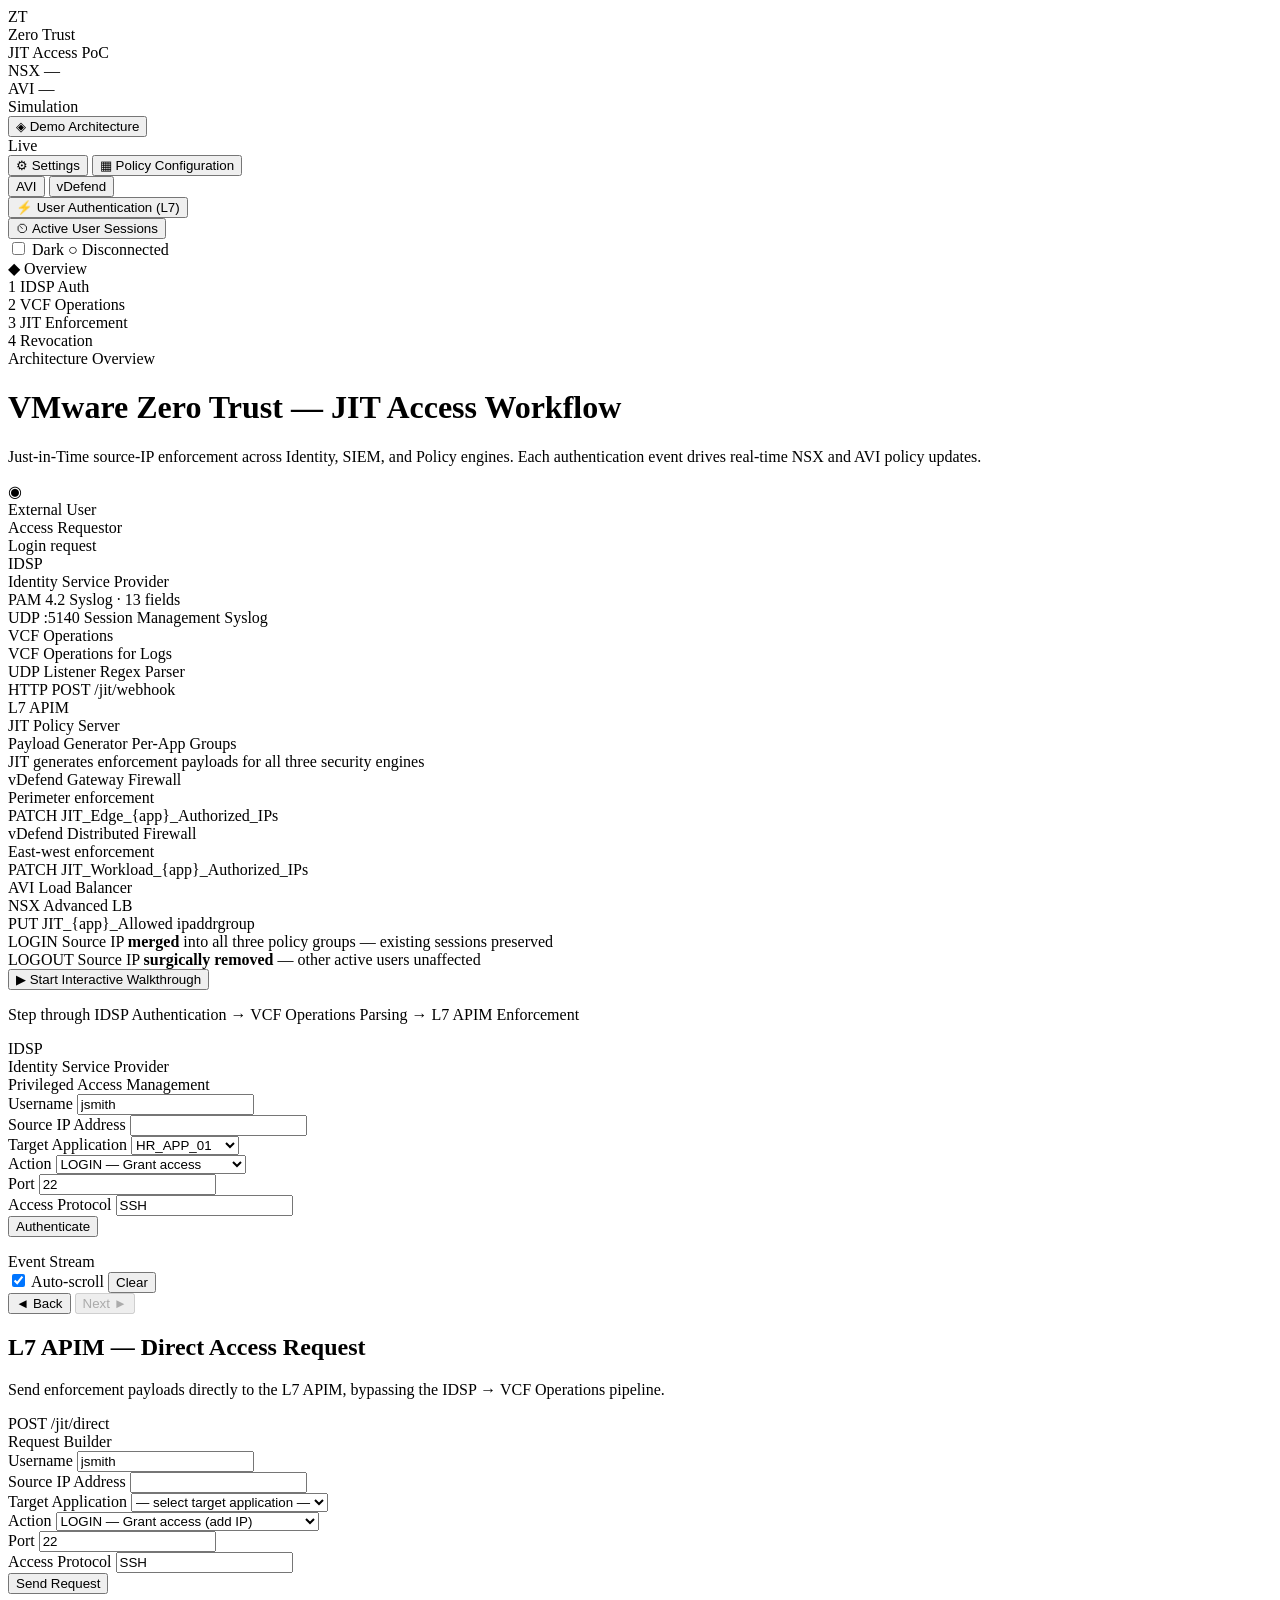
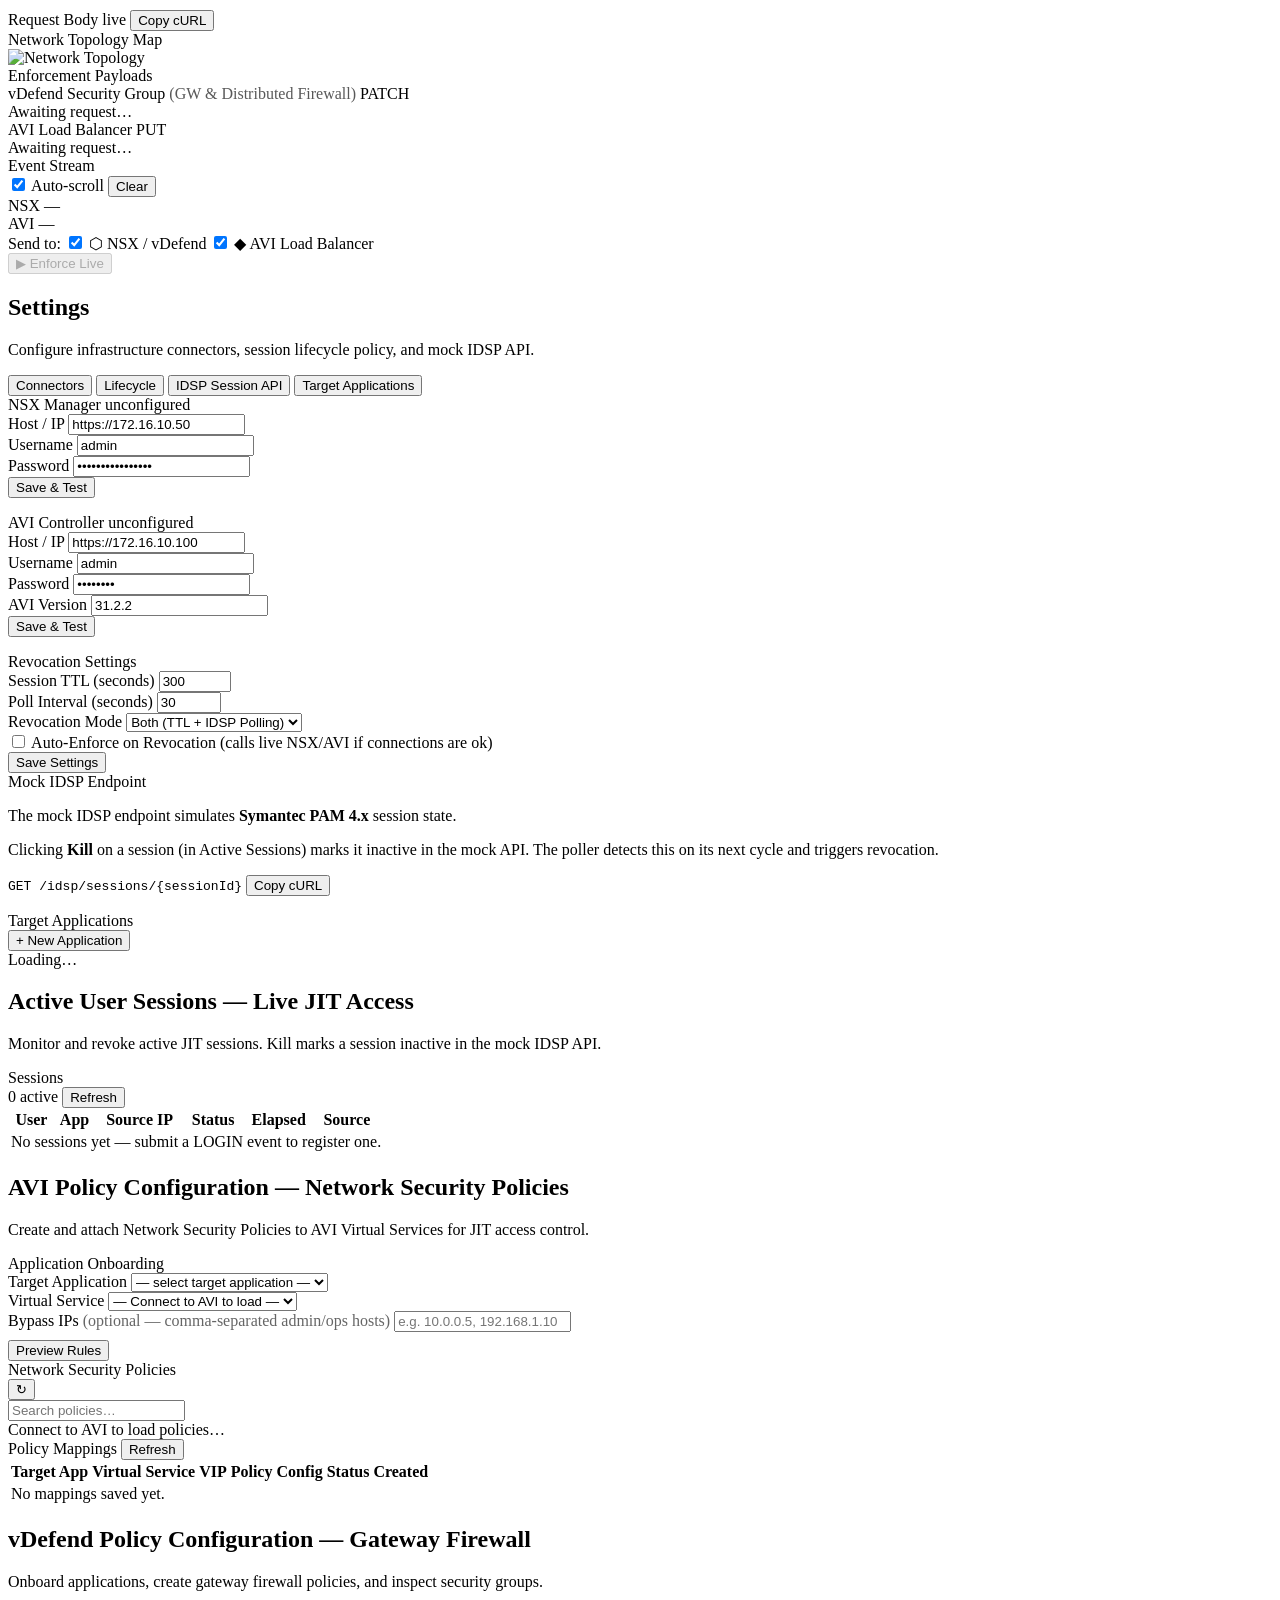
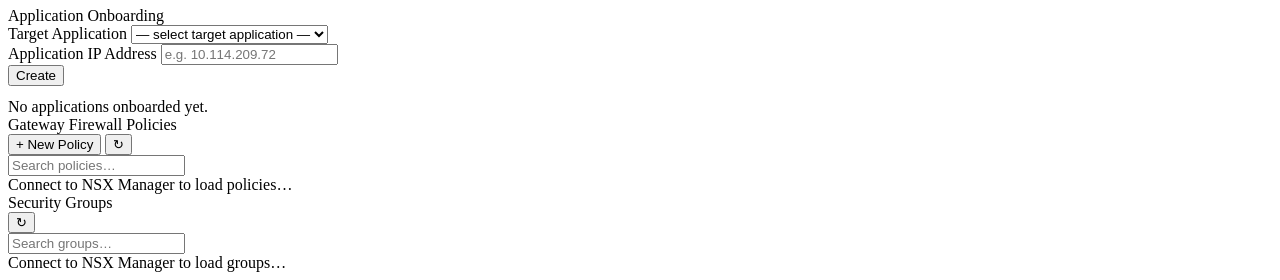
==== presentation/templates/index.html @ 067d5711 "network topology map" ====
<!DOCTYPE html>
<html lang="en">
<head>
  <meta charset="UTF-8" />
  <meta name="viewport" content="width=device-width, initial-scale=1.0" />
  <title>VMware Zero Trust — JIT Access PoC</title>
  <link rel="stylesheet" href="/static/css/style.css" />
</head>
<body>
<div id="app">

  <!-- ── Top bar ──────────────────────────────────────────────────────────── -->
  <header id="topbar">
    <div class="topbar-brand">
      <div class="topbar-logo">ZT</div>
      <div>
        <div class="topbar-title">Zero Trust</div>
        <div class="topbar-subtitle">JIT Access PoC</div>
      </div>
    </div>
    <div class="topbar-connectors">
      <div class="topbar-conn-badge" id="topbar-badge-nsx">
        <span class="tc-dot"></span>
        <span class="tc-label">NSX</span>
        <span class="tc-host" id="topbar-host-nsx">—</span>
      </div>
      <div class="topbar-conn-badge" id="topbar-badge-avi">
        <span class="tc-dot"></span>
        <span class="tc-label">AVI</span>
        <span class="tc-host" id="topbar-host-avi">—</span>
      </div>
    </div>
  </header>

  <!-- ── Sidebar ─────────────────────────────────────────────────────────── -->
  <nav id="sidebar">
    <div class="sb-nav">

      <!-- Simulation -->
      <div class="sb-section">Simulation</div>
      <div class="sb-group">
        <button class="sb-item sb-item--child active" data-view="demo">
          <span class="sb-icon">◈</span>
          <span class="sb-label">Demo Architecture</span>
        </button>
      </div>

      <!-- Live -->
      <div class="sb-section">Live</div>
      <div class="sb-group">

        <button class="sb-item sb-item--child" data-view="settings">
          <span class="sb-icon">&#9881;</span>
          <span class="sb-label">Settings</span>
        </button>

        <button class="sb-item sb-item--child sb-item--parent" data-toggle="policy-sub">
          <span class="sb-icon">&#9638;</span>
          <span class="sb-label">Policy Configuration</span>
        </button>
        <div class="sb-sub" id="policy-sub">
          <button class="sb-item--leaf" data-view="avi-policy">AVI</button>
          <button class="sb-item--leaf" data-view="nsx-policy">vDefend</button>
        </div>

        <button class="sb-item sb-item--child" data-view="jit">
          <span class="sb-icon">&#9889;</span>
          <span class="sb-label">User Authentication (L7)</span>
        </button>

      </div>

      <!-- Bottom-pinned -->
      <div class="sb-group sb-group--bottom">
        <button class="sb-item sb-item--child" data-view="active-sessions">
          <span class="sb-icon">&#9202;</span>
          <span class="sb-label">Active User Sessions</span>
        </button>
      </div>

    </div>

    <div class="sb-footer">
      <label class="theme-toggle" title="Toggle light/dark theme" aria-label="Toggle light/dark theme">
        <input type="checkbox" id="theme-switch" onchange="toggleTheme()" aria-label="Dark mode">
        <span class="theme-toggle-track"><span class="theme-toggle-thumb"></span></span>
        <span class="theme-toggle-label">Dark</span>
      </label>
      <span id="sse-status" class="disconnected">○ Disconnected</span>
    </div>
  </nav>

  <!-- ── Content area ────────────────────────────────────────────────────── -->
  <div id="content">

    <!-- ── View: Architecture Demo ─────────────────────────────────────── -->
    <div id="view-demo" class="view active">

      <!-- Step indicator -->
      <div id="demo-steps">
        <div class="demo-step-item" data-step="0" onclick="resetDemo()" title="Return to overview">
          <span class="demo-step-num demo-step-num-icon">&#9670;</span>
          <span class="demo-step-label">Overview</span>
        </div>
        <div class="demo-step-sep"></div>
        <div class="demo-step-item" data-step="1">
          <span class="demo-step-num">1</span>
          <span class="demo-step-label">IDSP Auth</span>
        </div>
        <div class="demo-step-sep"></div>
        <div class="demo-step-item" data-step="2">
          <span class="demo-step-num">2</span>
          <span class="demo-step-label">VCF Operations</span>
        </div>
        <div class="demo-step-sep"></div>
        <div class="demo-step-item" data-step="3">
          <span class="demo-step-num">3</span>
          <span class="demo-step-label">JIT Enforcement</span>
        </div>
        <div class="demo-step-sep"></div>
        <div class="demo-step-item" data-step="4">
          <span class="demo-step-num">4</span>
          <span class="demo-step-label">Revocation</span>
        </div>
      </div>

      <!-- Main content -->
      <div id="demo-body">

        <!-- ── Landing page (step 0) ───────────────────────────────────── -->
        <div id="demo-landing">

          <div class="ld-header">
            <div class="ld-header-eyebrow">Architecture Overview</div>
            <h1 class="ld-header-title">VMware Zero Trust — JIT Access Workflow</h1>
            <p class="ld-header-sub">
              Just-in-Time source-IP enforcement across Identity, SIEM, and Policy engines.
              Each authentication event drives real-time NSX and AVI policy updates.
            </p>
          </div>

          <!-- Technical diagram -->
          <div class="ld-diagram">

            <!-- Row 1: pipeline -->
            <div class="ld-pipeline">

              <div class="ld-node ld-node-user">
                <div class="ld-node-icon">&#9673;</div>
                <div class="ld-node-name">External User</div>
                <div class="ld-node-sub">Access Requestor</div>
              </div>

              <div class="ld-conn">
                <div class="ld-conn-arrow"></div>
                <span class="ld-conn-label">Login request</span>
              </div>

              <div class="ld-node ld-node-idsp">
                <div class="ld-node-name">IDSP</div>
                <div class="ld-node-sub">Identity Service Provider</div>
                <div class="ld-node-tags">
                  <span class="ld-tag">PAM 4.2</span>
                  <span class="ld-tag">Syslog · 13 fields</span>
                </div>
              </div>

              <div class="ld-conn">
                <div class="ld-conn-arrow"></div>
                <span class="ld-conn-label">UDP :5140</span>
                <span class="ld-conn-sublabel">Session Management Syslog</span>
              </div>

              <div class="ld-node ld-node-aria">
                <div class="ld-node-name">VCF Operations</div>
                <div class="ld-node-sub">VCF Operations for Logs</div>
                <div class="ld-node-tags">
                  <span class="ld-tag">UDP Listener</span>
                  <span class="ld-tag">Regex Parser</span>
                </div>
              </div>

              <div class="ld-conn">
                <div class="ld-conn-arrow"></div>
                <span class="ld-conn-label">HTTP POST</span>
                <span class="ld-conn-sublabel">/jit/webhook</span>
              </div>

              <div class="ld-node ld-node-jit">
                <div class="ld-node-name">L7 APIM</div>
                <div class="ld-node-sub">JIT Policy Server</div>
                <div class="ld-node-tags">
                  <span class="ld-tag">Payload Generator</span>
                  <span class="ld-tag">Per-App Groups</span>
                </div>
              </div>

            </div><!-- /ld-pipeline -->

            <!-- Divider -->
            <div class="ld-divider">
              <span>JIT generates enforcement payloads for all three security engines</span>
            </div>

            <!-- Row 2: enforcement targets -->
            <div class="ld-enforcement">

              <div class="ld-enf-col">
                <div class="ld-enf-drop"></div>
                <div class="ld-node ld-node-gfw">
                  <div class="ld-node-name">vDefend Gateway Firewall</div>
                  <div class="ld-node-sub">Perimeter enforcement</div>
                  <div class="ld-node-tags">
                    <span class="ld-tag ld-tag-patch">PATCH</span>
                    <span class="ld-tag">JIT_Edge_{app}_Authorized_IPs</span>
                  </div>
                </div>
              </div>

              <div class="ld-enf-col">
                <div class="ld-enf-drop"></div>
                <div class="ld-node ld-node-dfw">
                  <div class="ld-node-name">vDefend Distributed Firewall</div>
                  <div class="ld-node-sub">East-west enforcement</div>
                  <div class="ld-node-tags">
                    <span class="ld-tag ld-tag-patch">PATCH</span>
                    <span class="ld-tag">JIT_Workload_{app}_Authorized_IPs</span>
                  </div>
                </div>
              </div>

              <div class="ld-enf-col">
                <div class="ld-enf-drop"></div>
                <div class="ld-node ld-node-avi">
                  <div class="ld-node-name">AVI Load Balancer</div>
                  <div class="ld-node-sub">NSX Advanced LB</div>
                  <div class="ld-node-tags">
                    <span class="ld-tag ld-tag-put">PUT</span>
                    <span class="ld-tag">JIT_{app}_Allowed ipaddrgroup</span>
                  </div>
                </div>
              </div>

            </div><!-- /ld-enforcement -->

          </div><!-- /ld-diagram -->

          <!-- Legend -->
          <div class="ld-legend">
            <div class="ld-legend-item">
              <span class="ld-legend-badge ld-badge-login">LOGIN</span>
              <span class="ld-legend-text">Source IP <strong>merged</strong> into all three policy groups — existing sessions preserved</span>
            </div>
            <div class="ld-legend-item">
              <span class="ld-legend-badge ld-badge-logout">LOGOUT</span>
              <span class="ld-legend-text">Source IP <strong>surgically removed</strong> — other active users unaffected</span>
            </div>
          </div>

          <!-- CTA -->
          <div class="ld-cta">
            <button class="btn btn-primary ld-start-btn" onclick="startDemo()">
              &#9654; Start Interactive Walkthrough
            </button>
            <p class="ld-cta-hint">Step through IDSP Authentication &rarr; VCF Operations Parsing &rarr; L7 APIM Enforcement</p>
          </div>

        </div><!-- /demo-landing -->

        <!-- Left panel: step-specific content -->
        <div id="demo-left">

          <!-- Step 1: login form -->
          <div id="step1-panel" class="step-panel">
            <div class="demo-login-header">
              <div class="demo-login-logo">IDSP</div>
              <div>
                <div class="demo-login-title">Identity Service Provider</div>
                <div class="demo-login-sub">Privileged Access Management</div>
              </div>
            </div>
            <form id="demo-auth-form" onsubmit="demoAuthenticate(event)">
              <div class="form-group">
                <label for="da-username">Username</label>
                <input type="text" id="da-username" value="jsmith" autocomplete="off" required />
              </div>
              <div class="form-group">
                <label for="da-source-ip">Source IP Address</label>
                <input type="text" id="da-source-ip" value=""
                       pattern="^\d{1,3}\.\d{1,3}\.\d{1,3}\.\d{1,3}$"
                       title="Valid IPv4 address" autocomplete="off" required />
              </div>
              <div class="form-group">
                <label for="da-target-app">Target Application</label>
                <select id="da-target-app" required>
                  <option value="HR_APP_01">HR_APP_01</option>
                  <option value="FIN_APP_01">FIN_APP_01</option>
                  <option value="ENG_APP_01">ENG_APP_01</option>
                </select>
              </div>
              <div class="form-group">
                <label for="da-action">Action</label>
                <select id="da-action">
                  <option value="LOGIN">LOGIN — Grant access</option>
                  <option value="LOGOUT">LOGOUT — Revoke access</option>
                </select>
              </div>
              <div class="form-group">
                <label for="da-port">Port</label>
                <input type="text" id="da-port" value="22" autocomplete="off" />
              </div>
              <div class="form-group">
                <label for="da-protocol">Access Protocol</label>
                <input type="text" id="da-protocol" value="SSH" autocomplete="off" />
              </div>
              <button type="submit" class="btn btn-primary demo-submit-btn" id="btn-demo-auth">
                Authenticate
              </button>
              <p id="demo-auth-status"></p>
            </form>
          </div><!-- /step1-panel -->

          <!-- Step 2: parsed field map -->
          <div id="step2-panel" class="step-panel" style="display:none">
            <div id="demo-field-map"></div>
          </div>

          <!-- Step 3: enforcement cards -->
          <div id="step3-panel" class="step-panel" style="display:none">
            <div id="demo-enf-cards"></div>
          </div>

          <!-- Step 4: revocation trigger + revocation cards -->
          <div id="step4-panel" class="step-panel" style="display:none">

            <div class="demo-reveal-label">Select Revocation Trigger</div>
            <div id="revoke-trigger-cards" class="revoke-trigger-grid">
              <div class="revoke-trigger-card active" data-rtype="logout" onclick="selectRevokeType('logout')">
                <span class="rtc-icon">&#8682;</span>
                <span class="rtc-title">User Logout</span>
                <span class="rtc-sub">User explicitly signs out of the application</span>
              </div>
              <div class="revoke-trigger-card" data-rtype="policy" onclick="selectRevokeType('policy')">
                <span class="rtc-icon">&#9203;</span>
                <span class="rtc-title">Policy Revocation</span>
                <span class="rtc-sub">TTL expired or IDSP session detected dead by poller</span>
              </div>
            </div>

            <button id="btn-demo-revoke" class="btn btn-danger demo-submit-btn"
                    onclick="_demoRevoke()">
              &#9888; Trigger Revocation
            </button>
            <div id="demo-revoke-status" class="status-hint--center"></div>

            <div id="demo-revoke-cards"></div>

          </div>

        </div><!-- /demo-left -->

        <!-- Right panel: explanation + event console -->
        <div id="demo-right">

          <!-- Mini architecture diagram (steps 1-4) -->
          <div id="mini-diagram" style="display:none">
            <div class="md-flow">
              <div class="md-node" id="md-user"><span class="md-label">User</span></div>
              <div class="md-arrow"></div>
              <div class="md-node md-node-idsp" id="md-idsp"><span class="md-label">IDSP</span></div>
              <div class="md-arrow"></div>
              <div class="md-node md-node-aria" id="md-aria"><span class="md-label">VCF Ops</span></div>
              <div class="md-arrow"></div>
              <div class="md-node md-node-jit" id="md-jit"><span class="md-label">L7 APIM</span></div>
              <div class="md-arrow md-arrow-split"></div>
              <div class="md-targets">
                <div class="md-node md-node-gfw" id="md-gfw"><span class="md-label">GFW</span></div>
                <div class="md-node md-node-dfw" id="md-dfw"><span class="md-label">DFW</span></div>
                <div class="md-node md-node-avi" id="md-avi"><span class="md-label">AVI</span></div>
              </div>
            </div>
          </div>

          <div id="demo-explain-box">
            <div id="demo-explain-text"></div>
            <div id="demo-data-reveal"></div>
          </div>

          <div id="demo-console-panel">
            <div class="console-header">
              <span class="console-title" id="demo-console-title">Event Stream</span>
              <div class="console-controls">
                <label>
                  <input type="checkbox" id="autoscroll" checked />
                  Auto-scroll
                </label>
                <button class="btn-clear" onclick="clearConsole()">Clear</button>
              </div>
            </div>
            <div id="console-output"></div>
          </div>

        </div><!-- /demo-right -->

      </div><!-- /demo-body -->

      <!-- Navigation bar -->
      <div id="demo-nav">
        <button class="btn btn-secondary" id="btn-demo-back" onclick="goBackStep()">&#9668; Back</button>
        <span id="demo-nav-hint" class="demo-nav-hint"></span>
        <button class="btn btn-primary" id="btn-demo-next" onclick="advanceStep()" disabled>Next &#9658;</button>
      </div>

    </div><!-- /view-demo -->


    <!-- ── View: L7 APIM ────────────────────────────────────────────────── -->
    <div id="view-jit" class="view">

      <div class="jit-page-header">
        <div>
          <h2>L7 APIM <span class="dim">— Direct Access Request</span></h2>
          <p>Send enforcement payloads directly to the L7 APIM, bypassing the IDSP&nbsp;→&nbsp;VCF Operations pipeline.</p>
        </div>
        <span class="endpoint-pill">POST /jit/direct</span>
      </div>

      <div class="jit-body">

        <!-- Left column: form + request preview -->
        <div class="jit-left">

          <div class="panel">
            <div class="panel-hd">Request Builder</div>
            <div class="panel-bd">
              <form id="jit-form" onsubmit="submitJITDirect(event)">

                <div class="form-group">
                  <label for="jf-username">Username</label>
                  <input type="text" id="jf-username" value="jsmith"
                         autocomplete="off" required />
                </div>

                <div class="form-group">
                  <label for="jf-source-ip">Source IP Address</label>
                  <input type="text" id="jf-source-ip" value=""
                         pattern="^\d{1,3}\.\d{1,3}\.\d{1,3}\.\d{1,3}$"
                         title="Valid IPv4 address"
                         autocomplete="off" required />
                </div>

                <div class="form-group">
                  <label for="jf-target-app">Target Application</label>
                  <select id="jf-target-app" required>
                    <option value="">— select target application —</option>
                  </select>
                </div>

                <div class="form-group">
                  <label for="jf-action">Action</label>
                  <select id="jf-action">
                    <option value="LOGIN">LOGIN — Grant access (add IP)</option>
                    <option value="LOGOUT">LOGOUT — Revoke access (remove IP)</option>
                  </select>
                </div>

                <div class="form-group">
                  <label for="jf-port">Port</label>
                  <input type="text" id="jf-port" value="22"
                         autocomplete="off" />
                </div>

                <div class="form-group">
                  <label for="jf-protocol">Access Protocol</label>
                  <input type="text" id="jf-protocol" value="SSH"
                         autocomplete="off" />
                </div>

                <button type="submit" class="btn btn-primary jit-submit-btn"
                        id="jit-submit">
                  Send Request
                </button>
                <p id="jit-status"></p>

              </form>
            </div>
          </div><!-- /Request Builder panel -->

          <div class="panel">
            <div class="panel-hd">
              <span>Request Body <span class="badge-live">live</span></span>
              <button class="btn-copy-curl" id="btn-copy-curl" onclick="copyCURL()" title="Copy as cURL command">
                Copy cURL
              </button>
            </div>
            <div class="panel-bd">
              <div class="code-block" id="jit-request-preview"></div>
            </div>
          </div><!-- /Request Preview panel -->

        </div><!-- /jit-left -->

        <!-- Right column: topology map + enforcement cards + event log -->
        <div class="jit-right">

          <!-- ── Network Topology Map ─────────────────────────────────── -->
          <div class="panel panel-network-map">
            <div class="panel-hd">Network Topology Map</div>
            <div class="panel-bd panel-bd--map">
              <img src="/static/network-topology.svg" alt="Network Topology" class="network-map-img" />
            </div>
          </div>

          <div class="panel">
            <div class="panel-hd">Enforcement Payloads</div>
            <div class="panel-bd">
              <div class="payload-grid">

                <div class="payload-card" id="card-gfw">
                  <div class="card-hd">
                    <span class="card-sys">vDefend Security Group <span style="opacity:.65;font-weight:400">(GW &amp; Distributed Firewall)</span></span>
                    <span class="method-badge">PATCH</span>
                  </div>
                  <div class="card-url" id="url-gfw"></div>
                  <div class="card-body" id="body-gfw">
                    <span class="placeholder">Awaiting request…</span>
                  </div>
                </div>

                <div class="payload-card" id="card-avi">
                  <div class="card-hd">
                    <span class="card-sys">AVI Load Balancer</span>
                    <span class="method-badge method-put">PUT</span>
                  </div>
                  <div class="card-url" id="url-avi"></div>
                  <div class="card-body" id="body-avi">
                    <span class="placeholder">Awaiting request…</span>
                  </div>
                </div>

              </div><!-- /payload-grid -->
            </div>
          </div><!-- /Enforcement Payloads panel -->

          <div class="panel panel-flex">
            <div class="panel-hd">
              Event Stream
              <div class="console-controls">
                <label>
                  <input type="checkbox" id="jit-autoscroll" checked />
                  Auto-scroll
                </label>
                <button class="btn-clear" onclick="clearJITConsole()">Clear</button>
              </div>
            </div>
            <div class="panel-bd panel-scroll panel-bd--terminal">
              <div id="jit-console"></div>
            </div>
          </div><!-- /Event Stream panel -->

        </div><!-- /jit-right -->

      </div><!-- /jit-body -->

      <!-- ── Enforce footer ──────────────────────────────────────────────── -->
      <div id="enforce-footer">

        <!-- Left: connection indicators -->
        <div class="enforce-conns">
          <div class="conn-indicator">
            <span class="conn-dot conn-dot-unconfigured" id="dot-nsx"></span>
            <span class="conn-label">NSX</span>
            <span class="conn-host" id="host-nsx">—</span>
          </div>
          <div class="conn-indicator">
            <span class="conn-dot conn-dot-unconfigured" id="dot-avi"></span>
            <span class="conn-label">AVI</span>
            <span class="conn-host" id="host-avi">—</span>
          </div>
        </div>

        <!-- Centre: target selector + results -->
        <div class="enforce-centre">
          <div class="enforce-targets">
            <span class="enforce-targets-label">Send to:</span>
            <label class="enforce-target-toggle" id="lbl-target-nsx">
              <input type="checkbox" id="target-nsx" checked onchange="onEnforceTargetChange()">
              <span class="ett-icon">&#11041;</span> NSX / vDefend
            </label>
            <label class="enforce-target-toggle" id="lbl-target-avi">
              <input type="checkbox" id="target-avi" checked onchange="onEnforceTargetChange()">
              <span class="ett-icon">&#9670;</span> AVI Load Balancer
            </label>
          </div>
          <div class="enforce-results" id="enforce-results"></div>
        </div>

        <!-- Right: primary CTA -->
        <div class="enforce-actions">
          <button class="btn btn-enforce" id="btn-enforce"
                  onclick="runLiveEnforce()" disabled>
            <span class="btn-enforce-icon">&#9654;</span>
            <span class="btn-enforce-text">Enforce Live</span>
          </button>
        </div>

      </div><!-- /enforce-footer -->

    </div><!-- /view-jit -->


    <!-- ── View: Connectors ──────────────────────────────────────────────── -->
    <!-- ── View: Settings ────────────────────────────────────────────────── -->
    <div id="view-settings" class="view">

      <div class="conn-page-header">
        <div>
          <h2>Settings</h2>
          <p>Configure infrastructure connectors, session lifecycle policy, and mock IDSP API.</p>
        </div>
      </div>

      <!-- ── Settings tabs ── -->
      <div class="settings-tabs">
        <button class="stab active" data-stab="connectors" onclick="switchSettingsTab('connectors')">Connectors</button>
        <button class="stab" data-stab="lifecycle" onclick="switchSettingsTab('lifecycle')">Lifecycle</button>
        <button class="stab" data-stab="idsp" onclick="switchSettingsTab('idsp')">IDSP Session API</button>
        <button class="stab" data-stab="target-apps" onclick="switchSettingsTab('target-apps')">Target Applications</button>
      </div>

      <!-- ── Tab: Connectors ── -->
      <div class="stab-panel active" id="stab-connectors">
        <div class="connections-body">

          <div class="panel conn-panel">
            <div class="panel-hd">
              NSX Manager
              <span class="conn-badge conn-badge-unconfigured" id="badge-nsx">unconfigured</span>
            </div>
            <div class="panel-bd">
              <!-- Connected state -->
              <div id="nsx-connected-state" style="display:none">
                <div class="conn-connected-row">
                  <div class="conn-connected-info">
                    <span class="conn-connected-dot"></span>
                    <div>
                      <div class="conn-connected-host" id="nsx-connected-host">—</div>
                      <div class="conn-connected-sub" id="nsx-connected-sub"></div>
                    </div>
                  </div>
                  <button class="btn-small btn-danger" onclick="disconnectConnector('nsx')">Disconnect</button>
                </div>
              </div>
              <!-- Form state -->
              <form id="nsx-form" onsubmit="saveNSXCreds(event)">
                <div class="form-group">
                  <label for="nsx-host">Host / IP</label>
                  <input type="text" id="nsx-host" placeholder="https://nsx-manager.example.com" value="https://172.16.10.50" autocomplete="off" required />
                </div>
                <div class="form-group">
                  <label for="nsx-user">Username</label>
                  <input type="text" id="nsx-user" placeholder="admin" value="admin" autocomplete="off" required />
                </div>
                <div class="form-group">
                  <label for="nsx-pass">Password</label>
                  <input type="password" id="nsx-pass" placeholder="••••••••" value="VMware1!VMware1!" autocomplete="new-password" required />
                </div>
                <button type="submit" class="btn btn-primary conn-submit-btn" id="btn-nsx-save">Save &amp; Test</button>
                <p id="nsx-test-status" class="conn-test-status"></p>
              </form>
            </div>
          </div>

          <div class="panel conn-panel">
            <div class="panel-hd">
              AVI Controller
              <span class="conn-badge conn-badge-unconfigured" id="badge-avi">unconfigured</span>
            </div>
            <div class="panel-bd">
              <!-- Connected state -->
              <div id="avi-connected-state" style="display:none">
                <div class="conn-connected-row">
                  <div class="conn-connected-info">
                    <span class="conn-connected-dot"></span>
                    <div>
                      <div class="conn-connected-host" id="avi-connected-host">—</div>
                      <div class="conn-connected-sub" id="avi-connected-sub"></div>
                    </div>
                  </div>
                  <button class="btn-small btn-danger" onclick="disconnectConnector('avi')">Disconnect</button>
                </div>
              </div>
              <!-- Form state -->
              <form id="avi-form" onsubmit="saveAVICreds(event)">
                <div class="form-group">
                  <label for="avi-host">Host / IP</label>
                  <input type="text" id="avi-host" placeholder="https://avi-controller.example.com" value="https://172.16.10.100" autocomplete="off" required />
                </div>
                <div class="form-group">
                  <label for="avi-user">Username</label>
                  <input type="text" id="avi-user" placeholder="admin" value="admin" autocomplete="off" required />
                </div>
                <div class="form-group">
                  <label for="avi-pass">Password</label>
                  <input type="password" id="avi-pass" placeholder="••••••••" value="VMware1!" autocomplete="new-password" required />
                </div>
                <div class="form-group">
                  <label for="avi-version">AVI Version</label>
                  <input type="text" id="avi-version" placeholder="31.2.2" value="31.2.2" autocomplete="off" required />
                </div>
                <button type="submit" class="btn btn-primary conn-submit-btn" id="btn-avi-save">Save &amp; Test</button>
                <p id="avi-test-status" class="conn-test-status"></p>
              </form>
            </div>
          </div>

        </div>
      </div><!-- /stab-connectors -->

      <!-- ── Tab: Lifecycle ── -->
      <div class="stab-panel" id="stab-lifecycle">
        <div class="simple-view-body">
          <div class="panel">
            <div class="panel-hd">Revocation Settings</div>
            <div class="panel-bd">
              <form id="settings-form" onsubmit="saveSettings(event)">
                <div class="form-group">
                  <label for="cfg-ttl">Session TTL (seconds)</label>
                  <input id="cfg-ttl" type="number" min="10" max="86400" value="300" />
                </div>
                <div class="form-group">
                  <label for="cfg-poll">Poll Interval (seconds)</label>
                  <input id="cfg-poll" type="number" min="5" max="3600" value="30" />
                </div>
                <div class="form-group">
                  <label for="cfg-mode">Revocation Mode</label>
                  <select id="cfg-mode">
                    <option value="both">Both (TTL + IDSP Polling)</option>
                    <option value="ttl_only">TTL Only</option>
                    <option value="polling_only">IDSP Polling Only</option>
                  </select>
                </div>
                <div class="form-group-inline">
                  <label>
                    <input id="cfg-auto-enforce" type="checkbox" />
                    Auto-Enforce on Revocation
                    <span class="settings-hint">(calls live NSX/AVI if connections are ok)</span>
                  </label>
                </div>
                <button type="submit" class="btn btn-primary btn-full btn-mt">Save Settings</button>
                <div id="settings-status" class="status-hint--center"></div>
              </form>
            </div>
          </div>
        </div>
      </div><!-- /stab-lifecycle -->

      <!-- ── Tab: IDSP Session API ── -->
      <div class="stab-panel" id="stab-idsp">
        <div class="simple-view-body">
          <div class="panel">
            <div class="panel-hd">Mock IDSP Endpoint</div>
            <div class="panel-bd idsp-info-body">
              <p>The mock IDSP endpoint simulates <strong>Symantec PAM 4.x</strong> session state.</p>
              <p class="idsp-info-para">Clicking <strong>Kill</strong> on a session (in Active Sessions) marks it inactive in the mock API. The poller detects this on its next cycle and triggers revocation.</p>
              <p class="endpoint-row idsp-info-para--lg">
                <code class="endpoint-code">GET /idsp/sessions/{sessionId}</code>
                <button id="btn-copy-idsp-curl" class="btn-copy-curl" onclick="copyIDSPCurl()" title="Copy cURL for first active session" aria-label="Copy cURL command">Copy cURL</button>
              </p>
            </div>
          </div>
        </div>
      </div><!-- /stab-idsp -->

      <!-- ── Tab: Target Applications ── -->
      <div class="stab-panel" id="stab-target-apps">
        <div class="simple-view-body">
          <div class="panel">
            <div class="panel-hd">
              Target Applications
              <div class="panel-hd-actions">
                <button class="btn btn-small btn-primary" onclick="openCreateTargetAppModal()">+ New Application</button>
              </div>
            </div>
            <div class="panel-bd">
              <div id="target-apps-table-wrap">
                <span class="placeholder">Loading…</span>
              </div>
            </div>
          </div>
        </div>
      </div><!-- /stab-target-apps -->

    </div><!-- /view-settings -->

    <!-- ── View: Active User Sessions ────────────────────────────────────── -->
    <div id="view-active-sessions" class="view">
      <div class="settings-page-header">
        <div>
          <h2>Active User Sessions <span class="dim">— Live JIT Access</span></h2>
          <p>Monitor and revoke active JIT sessions. Kill marks a session inactive in the mock IDSP API.</p>
        </div>
      </div>
      <div class="active-sessions-body">
        <div class="panel panel-flex">
          <div class="panel-hd">
            Sessions
            <div class="panel-hd-actions">
              <span id="sessions-count" class="badge-live">0 active</span>
              <button class="btn-clear" onclick="refreshSessions()" aria-label="Refresh sessions">Refresh</button>
            </div>
          </div>
          <div class="panel-scroll">
            <table id="sessions-table">
              <thead>
                <tr>
                  <th>User</th><th>App</th><th>Source IP</th>
                  <th>Status</th><th>Elapsed</th><th>Source</th><th></th>
                </tr>
              </thead>
              <tbody id="sessions-tbody">
                <tr class="sessions-empty">
                  <td colspan="7">No sessions yet — submit a LOGIN event to register one.</td>
                </tr>
              </tbody>
            </table>
          </div>
        </div>
      </div>
    </div><!-- /view-active-sessions -->

    <!-- ── View: AVI Policy Configuration ────────────────────────────────── -->
    <div id="view-avi-policy" class="view">
      <div class="avi-policy-header">
        <div>
          <h2>AVI Policy Configuration <span class="dim">— Network Security Policies</span></h2>
          <p>Create and attach Network Security Policies to AVI Virtual Services for JIT access control.</p>
        </div>
      </div>

      <div class="avi-policy-stacked">

        <!-- ── Deck 1: Application Onboarding ── -->
        <div class="panel">
          <div class="panel-hd">Application Onboarding</div>
          <div class="panel-bd">
            <form id="avi-onboard-form" onsubmit="previewAviOnboardRules(event)">
              <div class="form-group">
                <label for="avi-onboard-target-app">Target Application</label>
                <select id="avi-onboard-target-app" required onchange="onAviOnboardAppChange()">
                  <option value="">— select target application —</option>
                </select>
              </div>
              <div class="form-group" id="avi-onboard-derived-wrap" style="display:none">
                <label>Derived Names</label>
                <div style="display:flex;gap:12px;flex-wrap:wrap;font-size:var(--text-xs)">
                  <span>Policy: <code id="avi-onboard-policy-name-hint" style="font-size:var(--text-xs)"></code></span>
                  <span>Bypass group: <code id="avi-onboard-bypass-hint" style="font-size:var(--text-xs)"></code></span>
                  <span>JIT group: <code id="avi-onboard-jit-hint" style="font-size:var(--text-xs)"></code></span>
                </div>
              </div>
              <div class="form-group">
                <label for="avi-onboard-vs">Virtual Service</label>
                <select id="avi-onboard-vs" required>
                  <option value="">— Connect to AVI to load —</option>
                </select>
              </div>
              <div class="form-group">
                <label for="avi-onboard-bypass-ips">Bypass IPs <span style="opacity:.6;font-weight:400">(optional — comma-separated admin/ops hosts)</span></label>
                <input id="avi-onboard-bypass-ips" type="text" placeholder="e.g. 10.0.0.5, 192.168.1.10" autocomplete="off" />
              </div>
              <div style="display:flex;align-items:center;gap:12px;margin-top:8px">
                <button type="submit" class="btn btn-primary">Preview Rules</button>
                <span id="avi-onboard-status" class="status-hint"></span>
              </div>
            </form>
          </div>
        </div>

        <!-- ── Deck 2: Network Security Policies ── -->
        <div class="panel">
          <div class="panel-hd">
            Network Security Policies
            <div class="panel-hd-actions">
              <button class="btn-clear" onclick="refreshAviPolicies()" aria-label="Refresh AVI policies">&#8635;</button>
            </div>
          </div>
          <div class="panel-bd">
            <div class="nsp-search-bar">
              <input type="search" id="nsp-search" placeholder="Search policies…" oninput="onNspSearch(this.value)" autocomplete="off" />
            </div>
            <div id="avi-nsp-table-wrap">
              <span class="placeholder">Connect to AVI to load policies…</span>
            </div>
          </div>
        </div>

        <!-- ── Deck 3: Policy Mappings ── -->
        <div class="panel panel-flex">
          <div class="panel-hd">
            Policy Mappings
            <button class="btn-clear" onclick="refreshMappingsLive()">Refresh</button>
          </div>
          <div class="panel-scroll">
            <table id="mappings-table">
              <thead>
                <tr>
                  <th>Target App</th><th>Virtual Service</th><th>VIP</th>
                  <th>Policy</th><th>Config Status</th><th>Created</th><th></th>
                </tr>
              </thead>
              <tbody id="mappings-tbody">
                <tr class="mappings-empty"><td colspan="7">No mappings saved yet.</td></tr>
              </tbody>
            </table>
          </div>
        </div>

      </div><!-- /avi-policy-stacked -->
    </div><!-- /view-avi-policy -->

    <!-- ── View: vDefend (NSX) Policy Configuration ─────────────────────── -->
    <div id="view-nsx-policy" class="view">
      <div class="avi-policy-header">
        <div>
          <h2>vDefend Policy Configuration <span class="dim">— Gateway Firewall</span></h2>
          <p>Onboard applications, create gateway firewall policies, and inspect security groups.</p>
        </div>
      </div>

      <div class="avi-policy-stacked">

        <!-- ── Deck 1: Application Onboarding ── -->
        <div class="panel">
          <div class="panel-hd">Application Onboarding</div>
          <div class="panel-bd">
            <form id="nsx-onboard-form" onsubmit="onboardTargetApp(event)">
              <div class="avi-attach-row">
                <div class="form-group form-group--flush">
                  <label for="nsx-onboard-target-app">Target Application</label>
                  <select id="nsx-onboard-target-app" required>
                    <option value="">— select target application —</option>
                  </select>
                </div>
                <div class="form-group form-group--flush">
                  <label for="nsx-onboard-ip">Application IP Address</label>
                  <input type="text" id="nsx-onboard-ip" placeholder="e.g. 10.114.209.72" autocomplete="off" required />
                </div>
                <div class="form-submit-col">
                  <button type="submit" class="btn btn-primary btn-nowrap" id="nsx-onboard-btn">Create</button>
                </div>
              </div>
            </form>
            <div id="nsx-onboarded-apps-wrap" style="margin-top:12px;">
              <span class="placeholder">No applications onboarded yet.</span>
            </div>
          </div>
        </div>

        <!-- ── Deck 2: Gateway Firewall Policies ── -->
        <div class="panel">
          <div class="panel-hd">
            Gateway Firewall Policies
            <div class="panel-hd-actions">
              <button class="btn btn-small btn-primary" onclick="openCreateGwPolicyModal()">+ New Policy</button>
              <button class="btn-clear" onclick="refreshNsxGwPolicies()" aria-label="Refresh policies">&#8635;</button>
            </div>
          </div>
          <div class="panel-bd">
            <div class="nsp-search-bar">
              <input type="search" id="nsx-gwp-search" placeholder="Search policies…" oninput="onNsxGwpSearch(this.value)" autocomplete="off" />
            </div>
            <div id="nsx-gwp-table-wrap">
              <span class="placeholder">Connect to NSX Manager to load policies…</span>
            </div>
          </div>
        </div>

        <!-- ── Deck 3: Security Groups (read-only inspection) ── -->
        <div class="panel">
          <div class="panel-hd">
            Security Groups
            <div class="panel-hd-actions">
              <button class="btn-clear" onclick="refreshNsxGroups()" aria-label="Refresh groups">&#8635;</button>
            </div>
          </div>
          <div class="panel-bd">
            <div class="nsp-search-bar">
              <input type="search" id="nsx-group-search" placeholder="Search groups…" oninput="onNsxGroupSearch(this.value)" autocomplete="off" />
            </div>
            <div id="nsx-groups-table-wrap">
              <span class="placeholder">Connect to NSX Manager to load groups…</span>
            </div>
          </div>
        </div>

      </div><!-- /avi-policy-stacked -->
    </div><!-- /view-nsx-policy -->

  </div><!-- /content -->

</div><!-- /app -->

<!-- ── Custom modal overlay ──────────────────────────────────────────────── -->
<div id="modal-overlay" role="dialog" aria-modal="true" aria-labelledby="modal-content" onclick="if(event.target===this)closeModal()">
  <div id="modal">
    <div id="modal-content"></div>
  </div>
</div>

<!-- ── Toast notifications ──────────────────────────────────────────────── -->
<div id="toast-container"></div>

<script src="/static/js/app.js"></script>
</body>
</html>
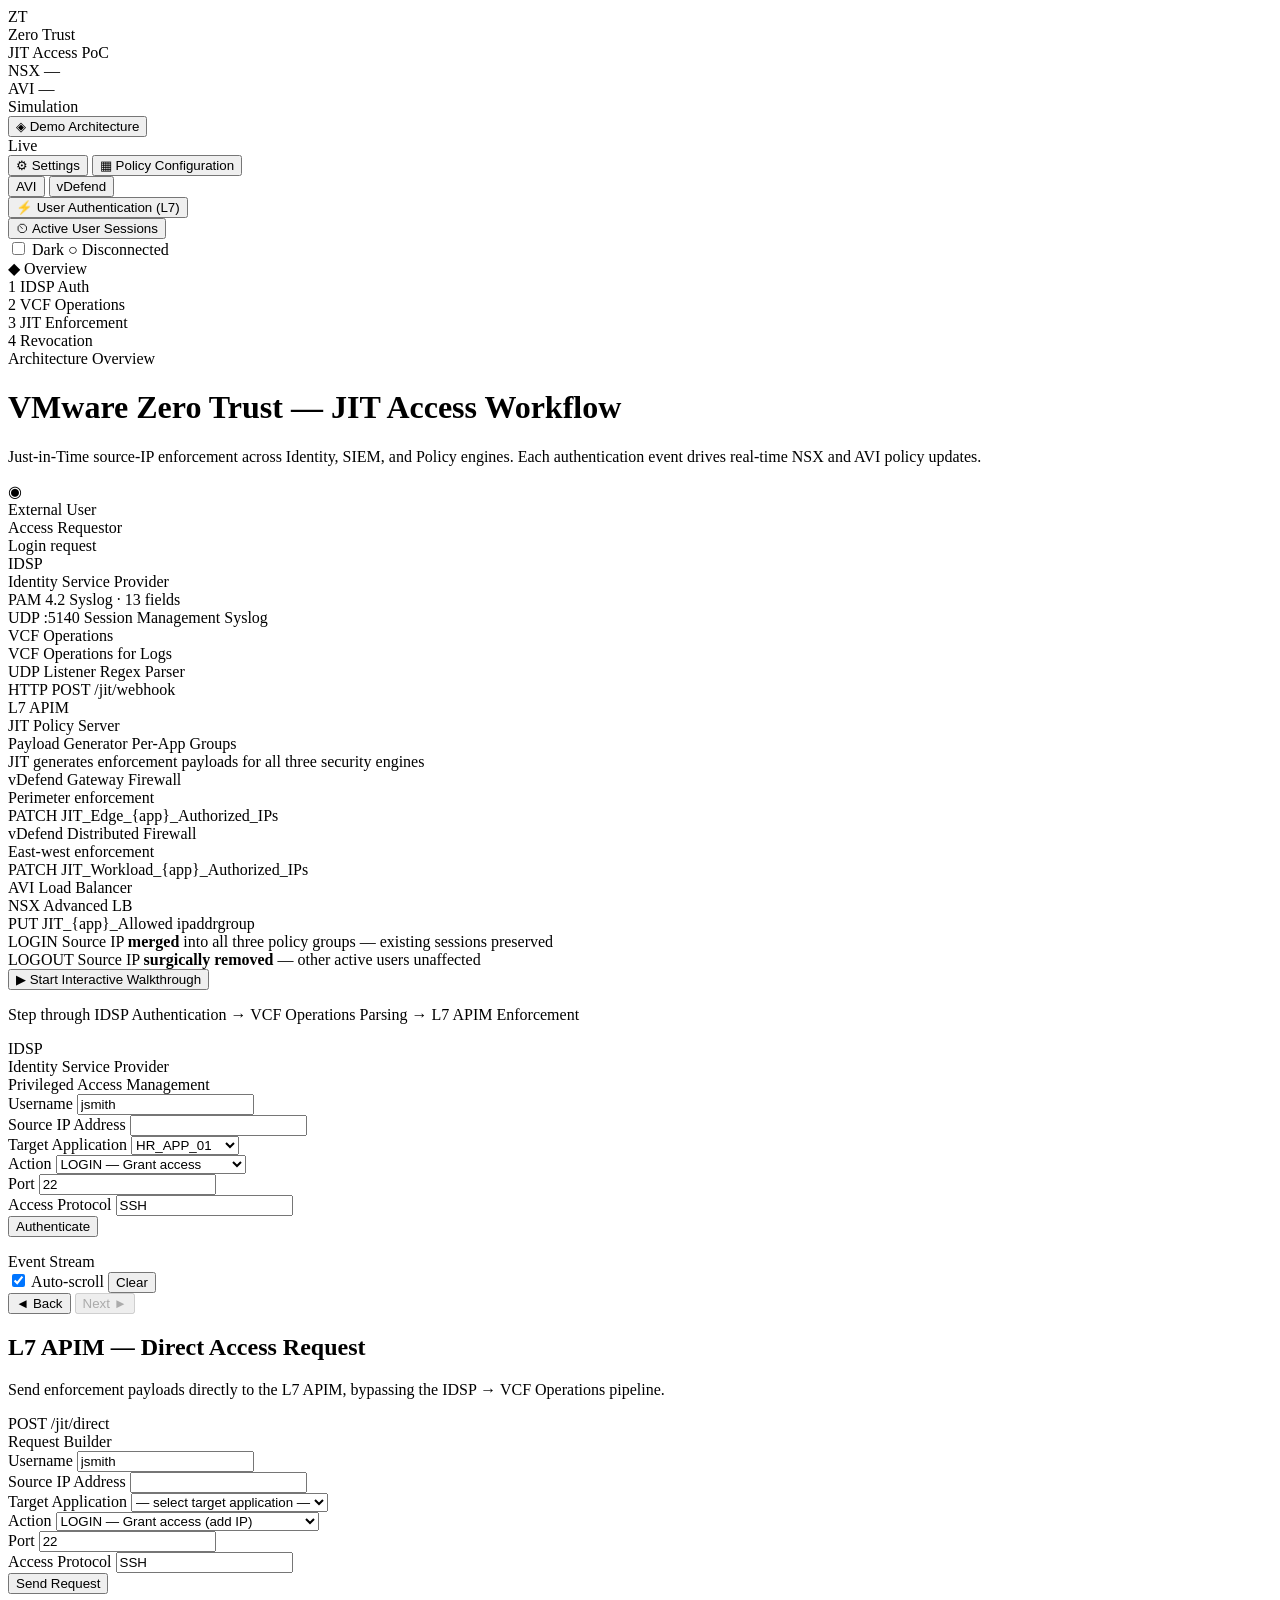
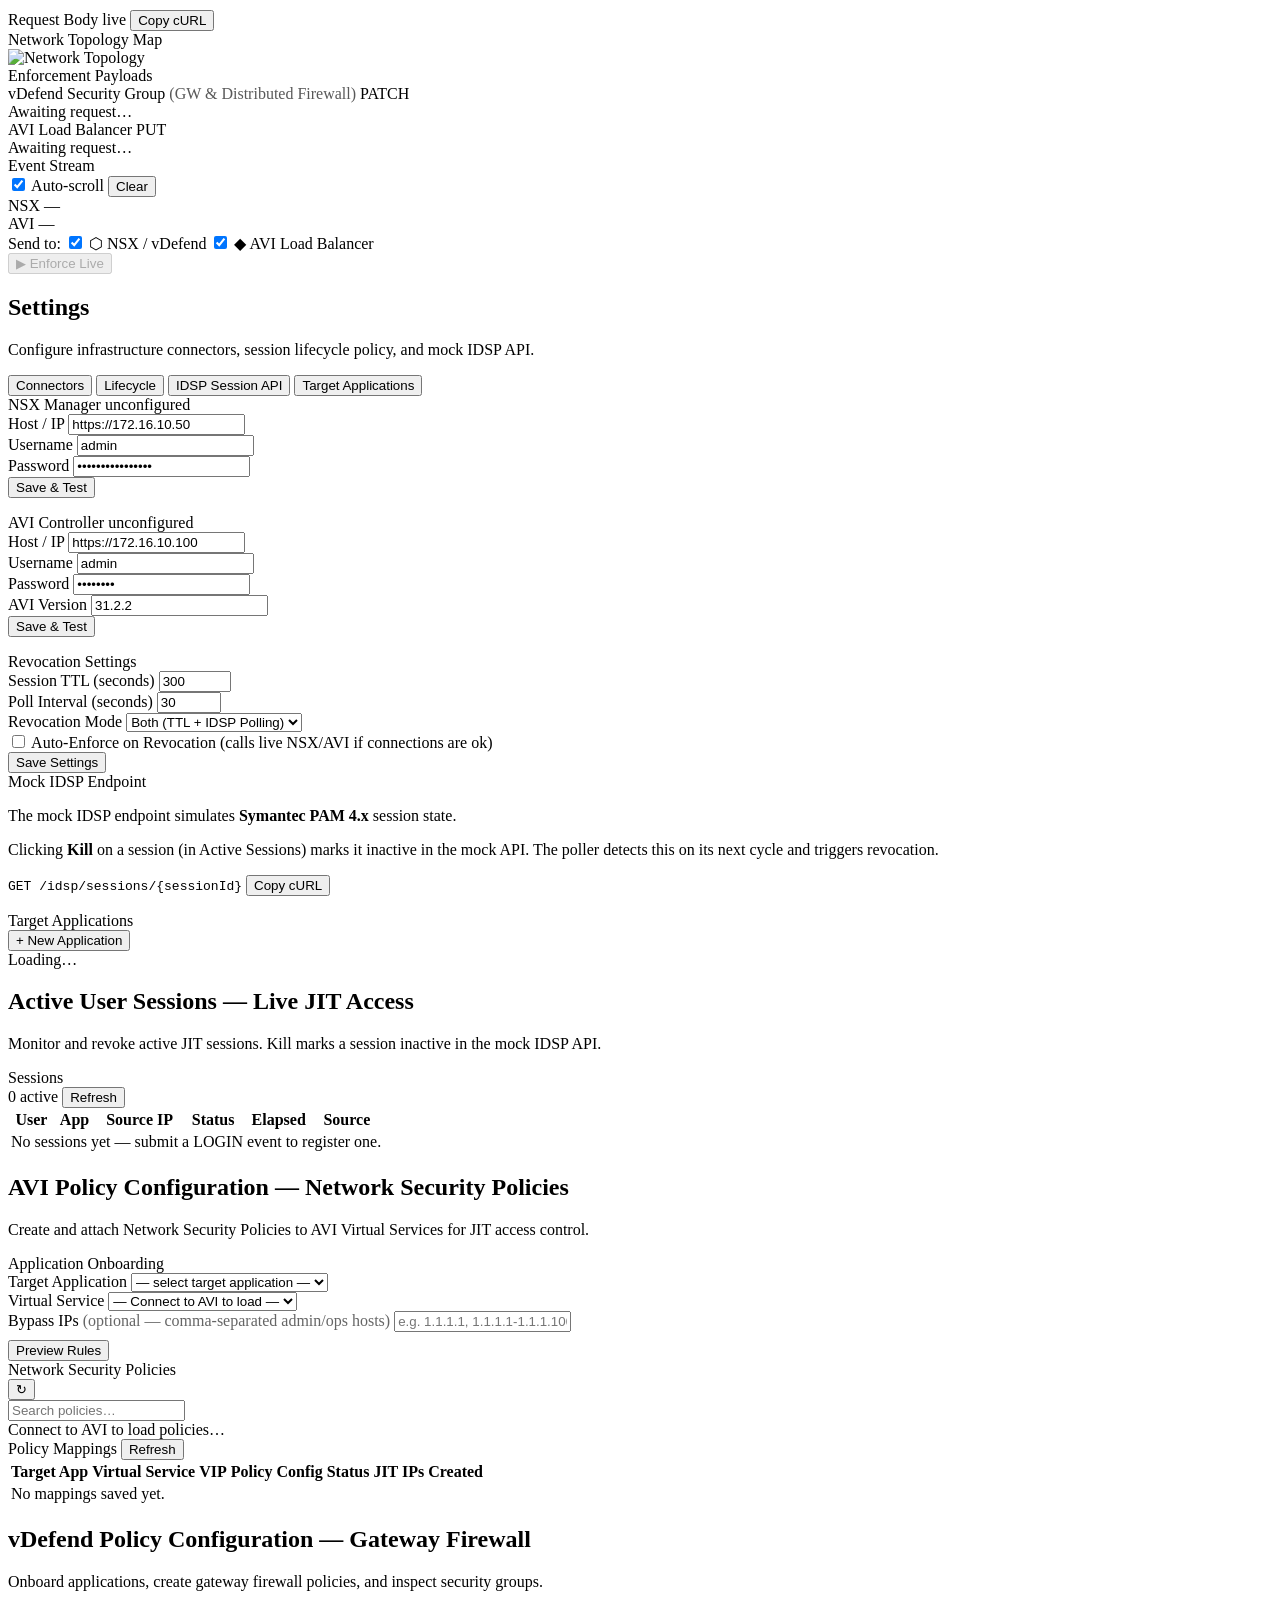
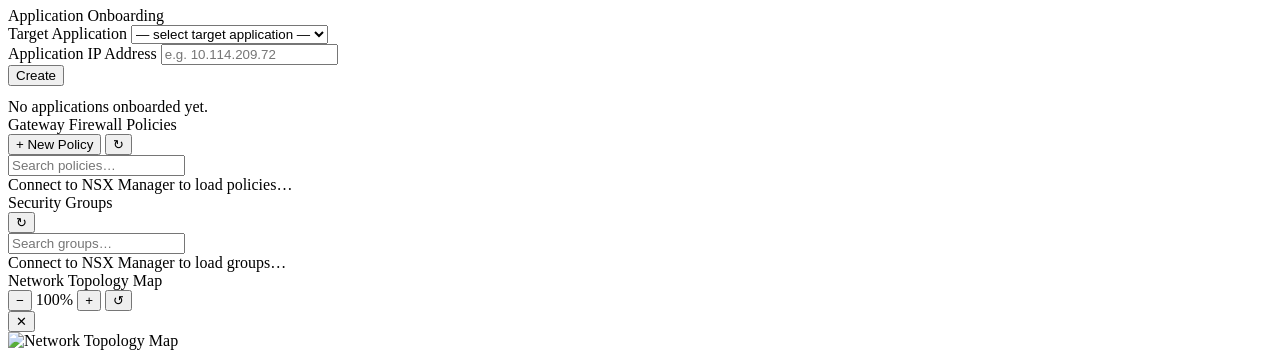
==== commit a3973fe6: "bug fixes" ====
--- a/presentation/templates/index.html
+++ b/presentation/templates/index.html
@@ -507,7 +507,8 @@
           <div class="panel panel-network-map">
             <div class="panel-hd">Network Topology Map</div>
             <div class="panel-bd panel-bd--map">
-              <img src="/static/network-topology.svg" alt="Network Topology" class="network-map-img" />
+              <img src="/static/network-topology.svg" alt="Network Topology" class="network-map-img"
+                   onclick="openMapLightbox()" title="Click to zoom" style="cursor:zoom-in" />
             </div>
           </div>
 
@@ -592,6 +593,7 @@
               <span class="ett-icon">&#9670;</span> AVI Load Balancer
             </label>
           </div>
+          <div class="enforce-onboard-note" id="enforce-onboard-note" style="display:none"></div>
           <div class="enforce-results" id="enforce-results"></div>
         </div>
 
@@ -867,7 +869,7 @@
               </div>
               <div class="form-group">
                 <label for="avi-onboard-bypass-ips">Bypass IPs <span style="opacity:.6;font-weight:400">(optional — comma-separated admin/ops hosts)</span></label>
-                <input id="avi-onboard-bypass-ips" type="text" placeholder="e.g. 10.0.0.5, 192.168.1.10" autocomplete="off" />
+                <input id="avi-onboard-bypass-ips" type="text" placeholder="e.g. 1.1.1.1, 1.1.1.1-1.1.1.100" autocomplete="off" />
               </div>
               <div style="display:flex;align-items:center;gap:12px;margin-top:8px">
                 <button type="submit" class="btn btn-primary">Preview Rules</button>
@@ -906,11 +908,11 @@
               <thead>
                 <tr>
                   <th>Target App</th><th>Virtual Service</th><th>VIP</th>
-                  <th>Policy</th><th>Config Status</th><th>Created</th><th></th>
+                  <th>Policy</th><th>Config Status</th><th>JIT IPs</th><th>Created</th><th></th>
                 </tr>
               </thead>
               <tbody id="mappings-tbody">
-                <tr class="mappings-empty"><td colspan="7">No mappings saved yet.</td></tr>
+                <tr class="mappings-empty"><td colspan="8">No mappings saved yet.</td></tr>
               </tbody>
             </table>
           </div>
@@ -1008,6 +1010,23 @@
   </div>
 </div>
 
+<!-- ── Map lightbox ──────────────────────────────────────────────────────── -->
+<div id="map-lightbox" aria-hidden="true">
+  <div class="mlb-toolbar">
+    <span class="mlb-title">Network Topology Map</span>
+    <div class="mlb-zoom-controls">
+      <button class="mlb-btn" onclick="zoomMap(-1)" title="Zoom out">&#8722;</button>
+      <span id="mlb-zoom-label">100%</span>
+      <button class="mlb-btn" onclick="zoomMap(+1)" title="Zoom in">&#43;</button>
+      <button class="mlb-btn" onclick="resetMapZoom()" title="Fit to screen">&#8634;</button>
+    </div>
+    <button class="mlb-btn mlb-close" onclick="closeMapLightbox()" title="Close">&#10005;</button>
+  </div>
+  <div class="mlb-viewport" id="mlb-viewport" onclick="if(event.target===this)closeMapLightbox()">
+    <img id="mlb-img" src="/static/network-topology.svg" alt="Network Topology Map" />
+  </div>
+</div>
+
 <!-- ── Toast notifications ──────────────────────────────────────────────── -->
 <div id="toast-container"></div>
 
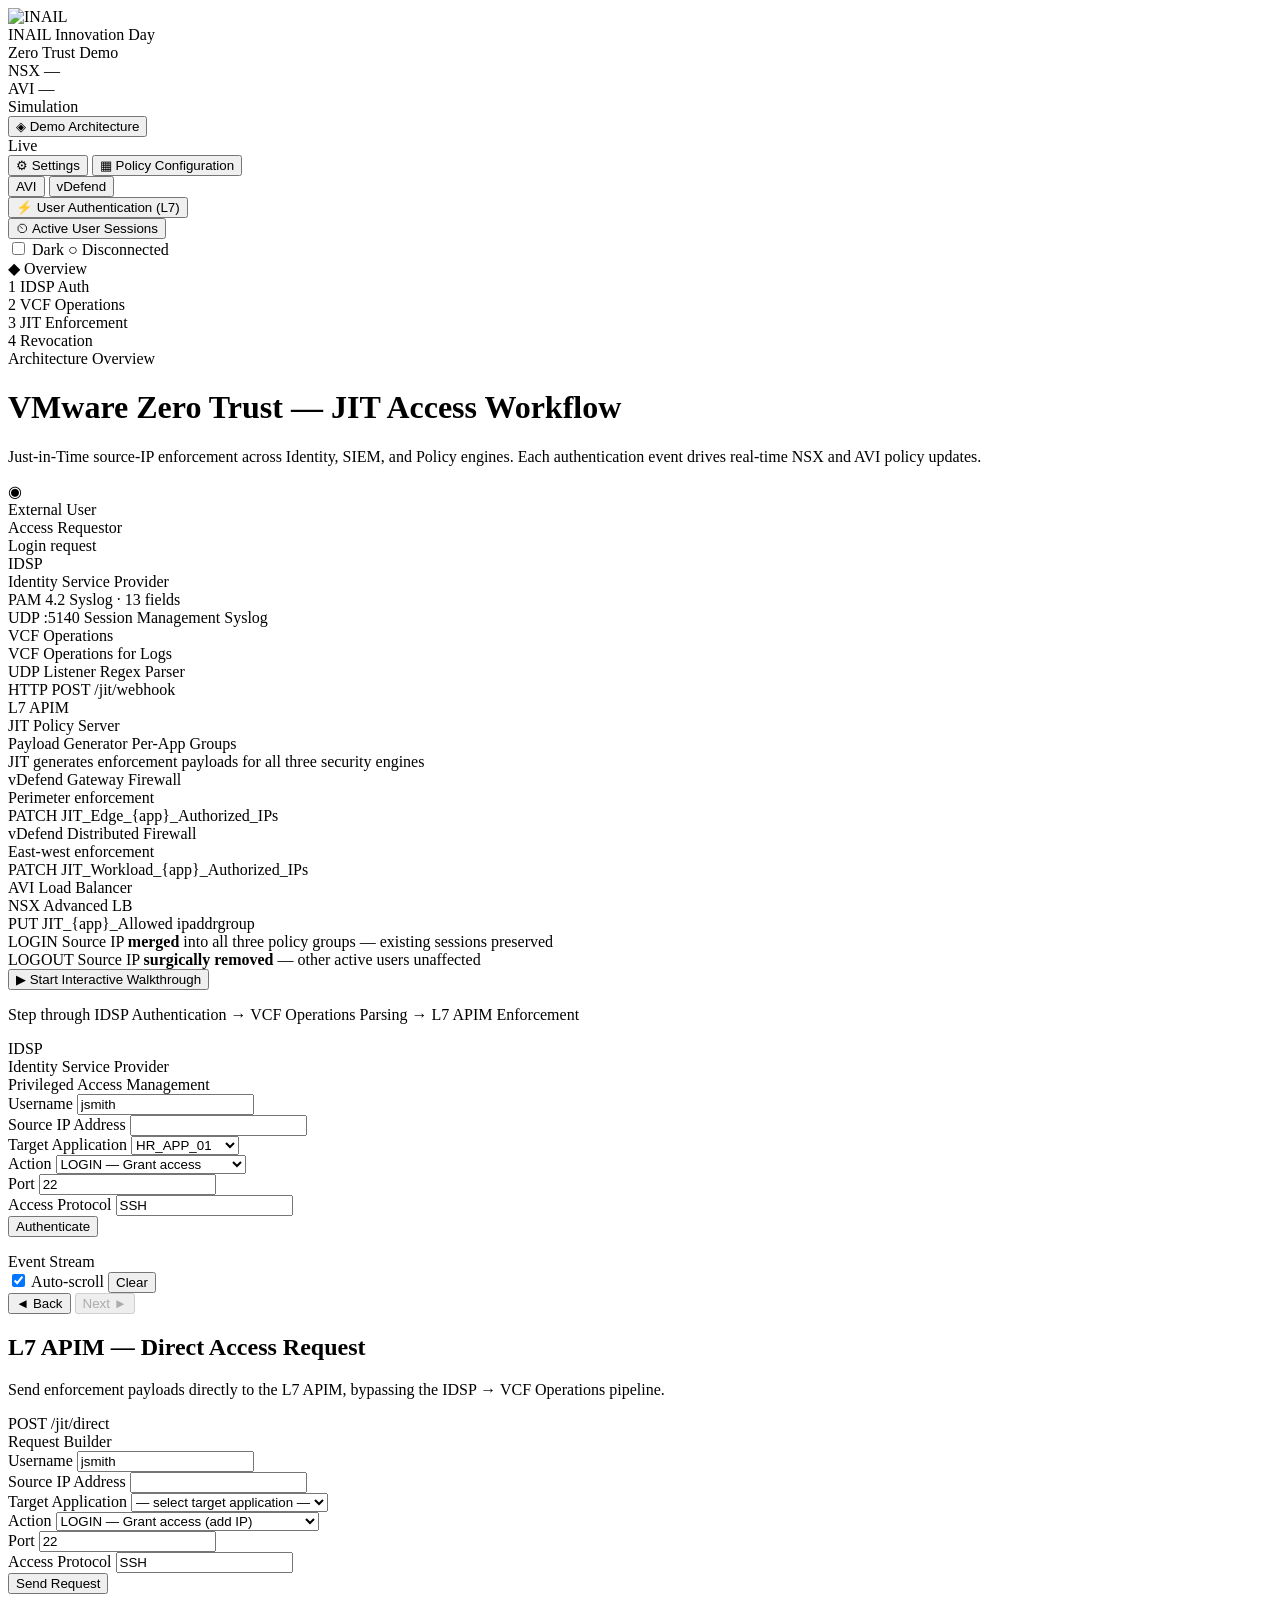
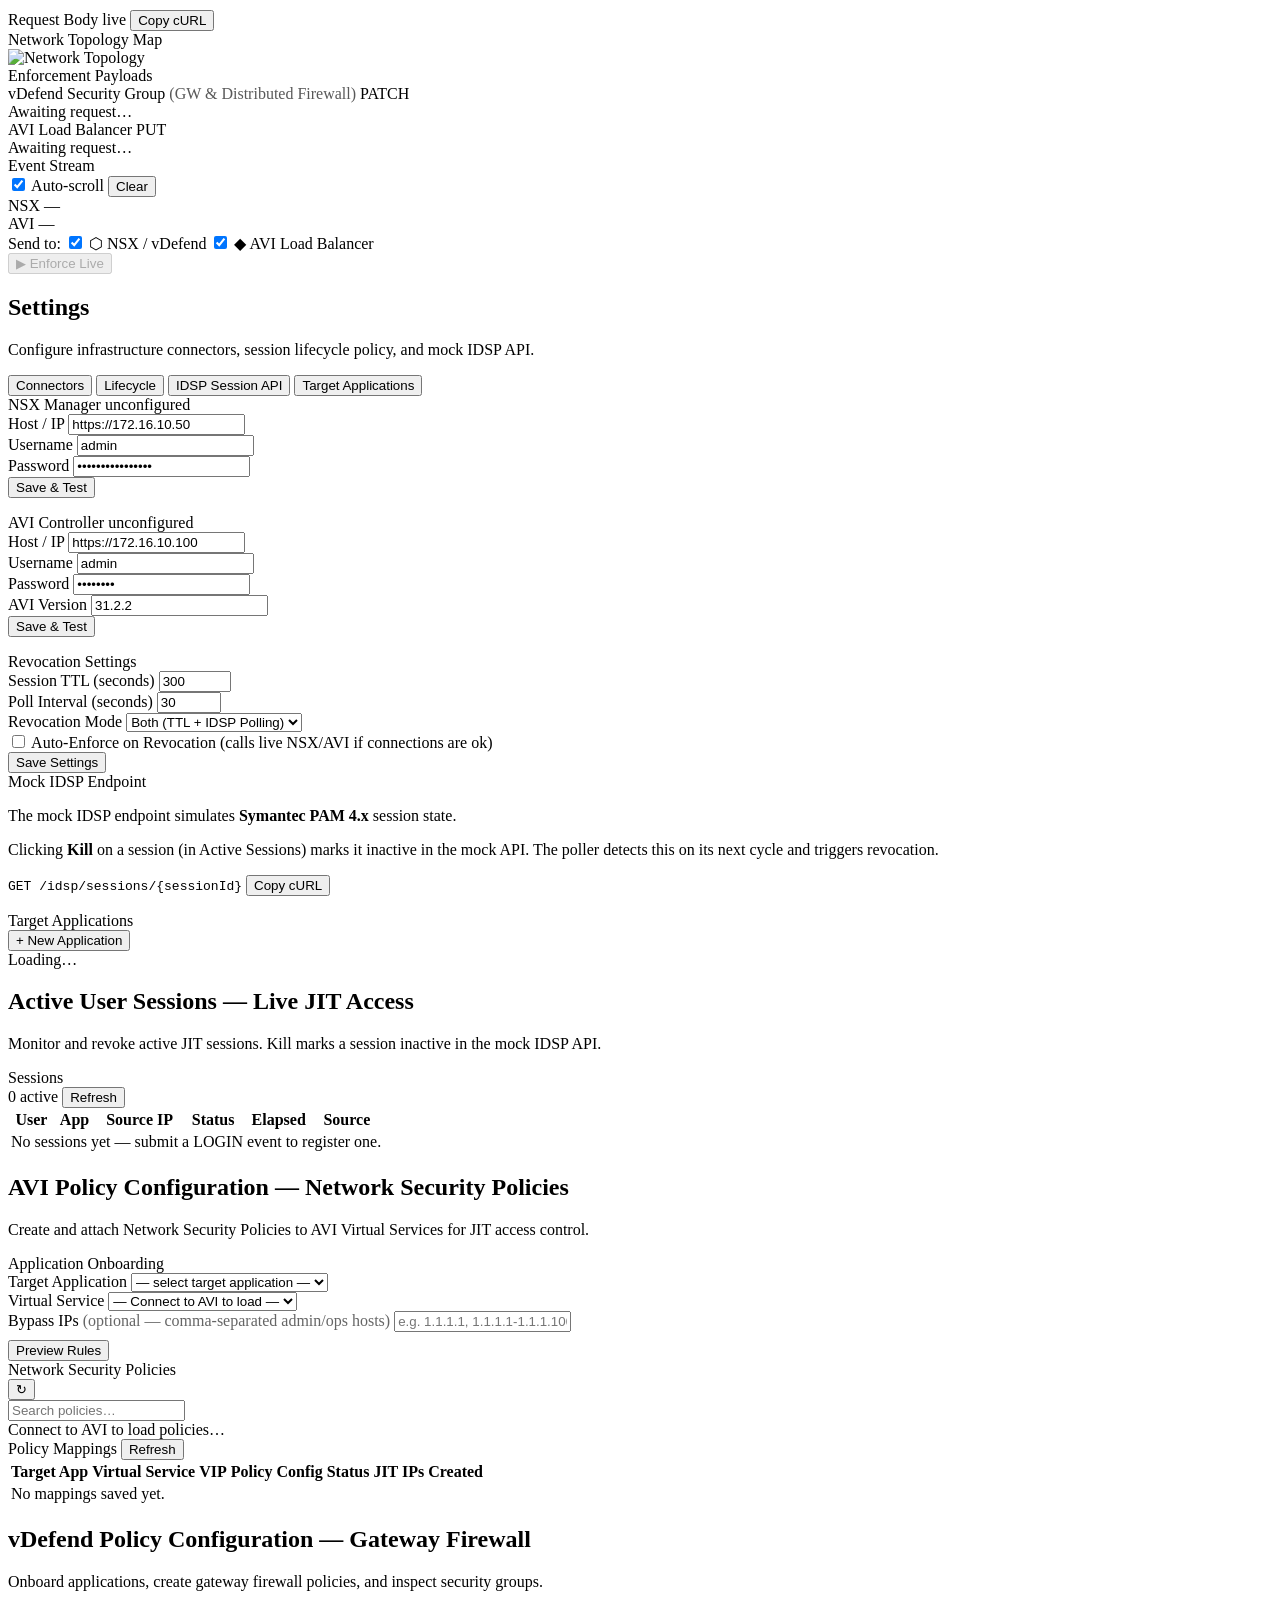
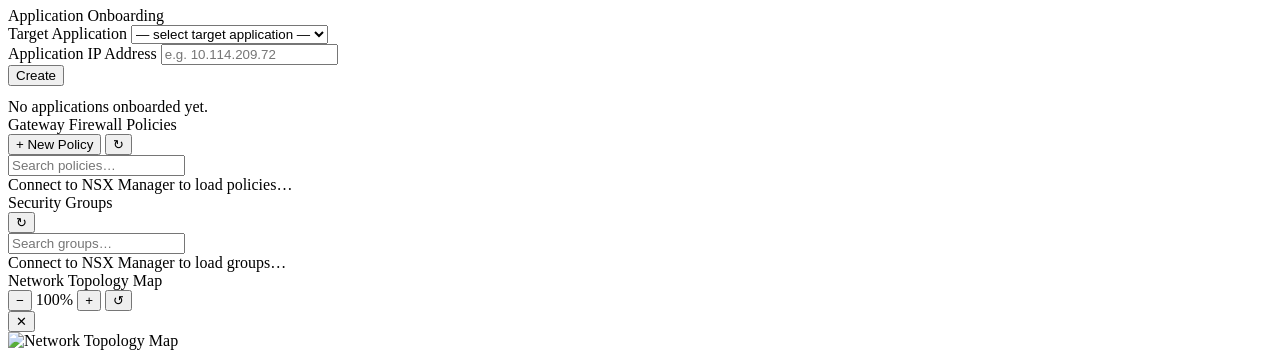
==== commit 95af6c9a: "bug fixes" ====
--- a/presentation/templates/index.html
+++ b/presentation/templates/index.html
@@ -4,7 +4,7 @@
   <meta charset="UTF-8" />
   <meta name="viewport" content="width=device-width, initial-scale=1.0" />
   <title>VMware Zero Trust — JIT Access PoC</title>
-  <link rel="stylesheet" href="/static/css/style.css" />
+  <link rel="stylesheet" href="/static/css/style.css?v=1774390410" />
 </head>
 <body>
 <div id="app">
@@ -12,10 +12,10 @@
   <!-- ── Top bar ──────────────────────────────────────────────────────────── -->
   <header id="topbar">
     <div class="topbar-brand">
-      <div class="topbar-logo">ZT</div>
+      <img src="/static/img/inail-logo.svg" alt="INAIL" class="topbar-logo-img" />
       <div>
-        <div class="topbar-title">Zero Trust</div>
-        <div class="topbar-subtitle">JIT Access PoC</div>
+        <div class="topbar-title">INAIL Innovation Day</div>
+        <div class="topbar-subtitle">Zero Trust Demo</div>
       </div>
     </div>
     <div class="topbar-connectors">
@@ -912,7 +912,7 @@
                 </tr>
               </thead>
               <tbody id="mappings-tbody">
-                <tr class="mappings-empty"><td colspan="8">No mappings saved yet.</td></tr>
+                <tr class="mappings-empty"><td colspan="7">No mappings saved yet.</td></tr>
               </tbody>
             </table>
           </div>
@@ -1030,6 +1030,6 @@
 <!-- ── Toast notifications ──────────────────────────────────────────────── -->
 <div id="toast-container"></div>
 
-<script src="/static/js/app.js"></script>
+<script src="/static/js/app.js?v=1774390410"></script>
 </body>
 </html>
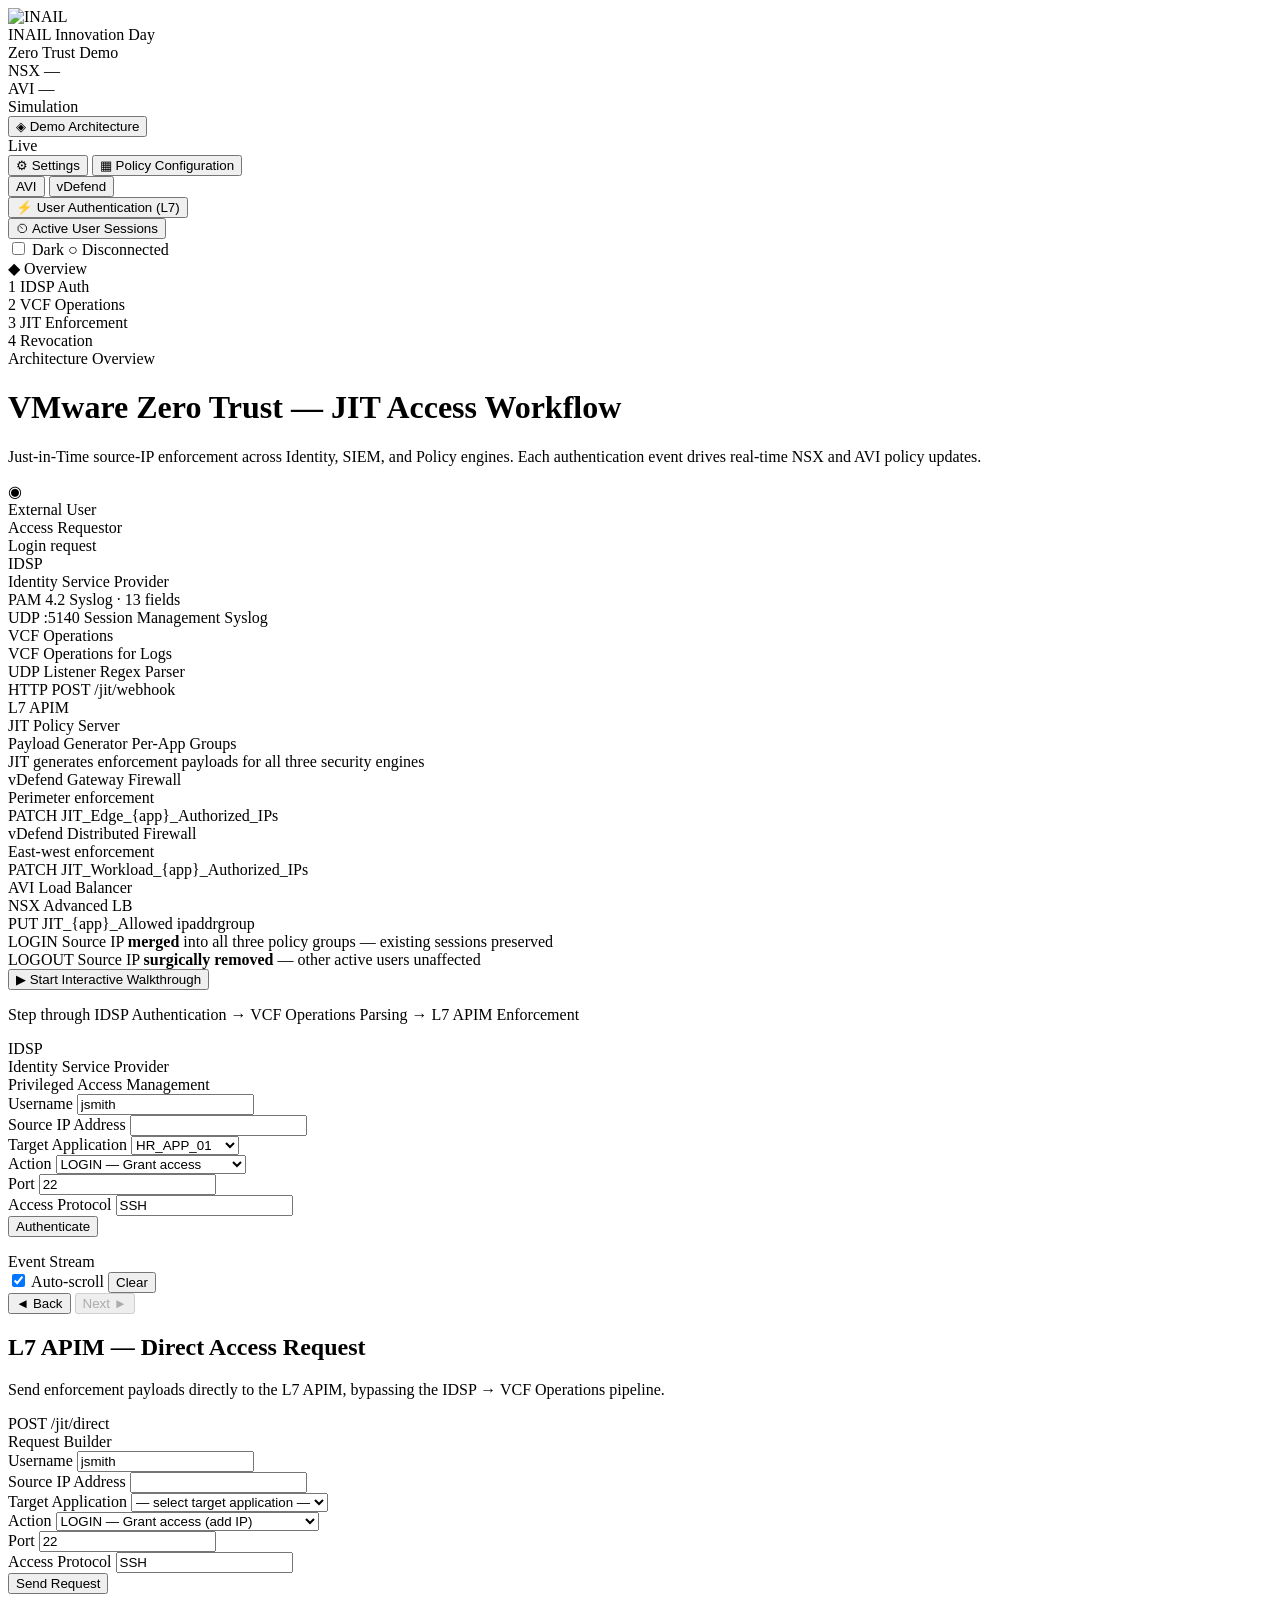
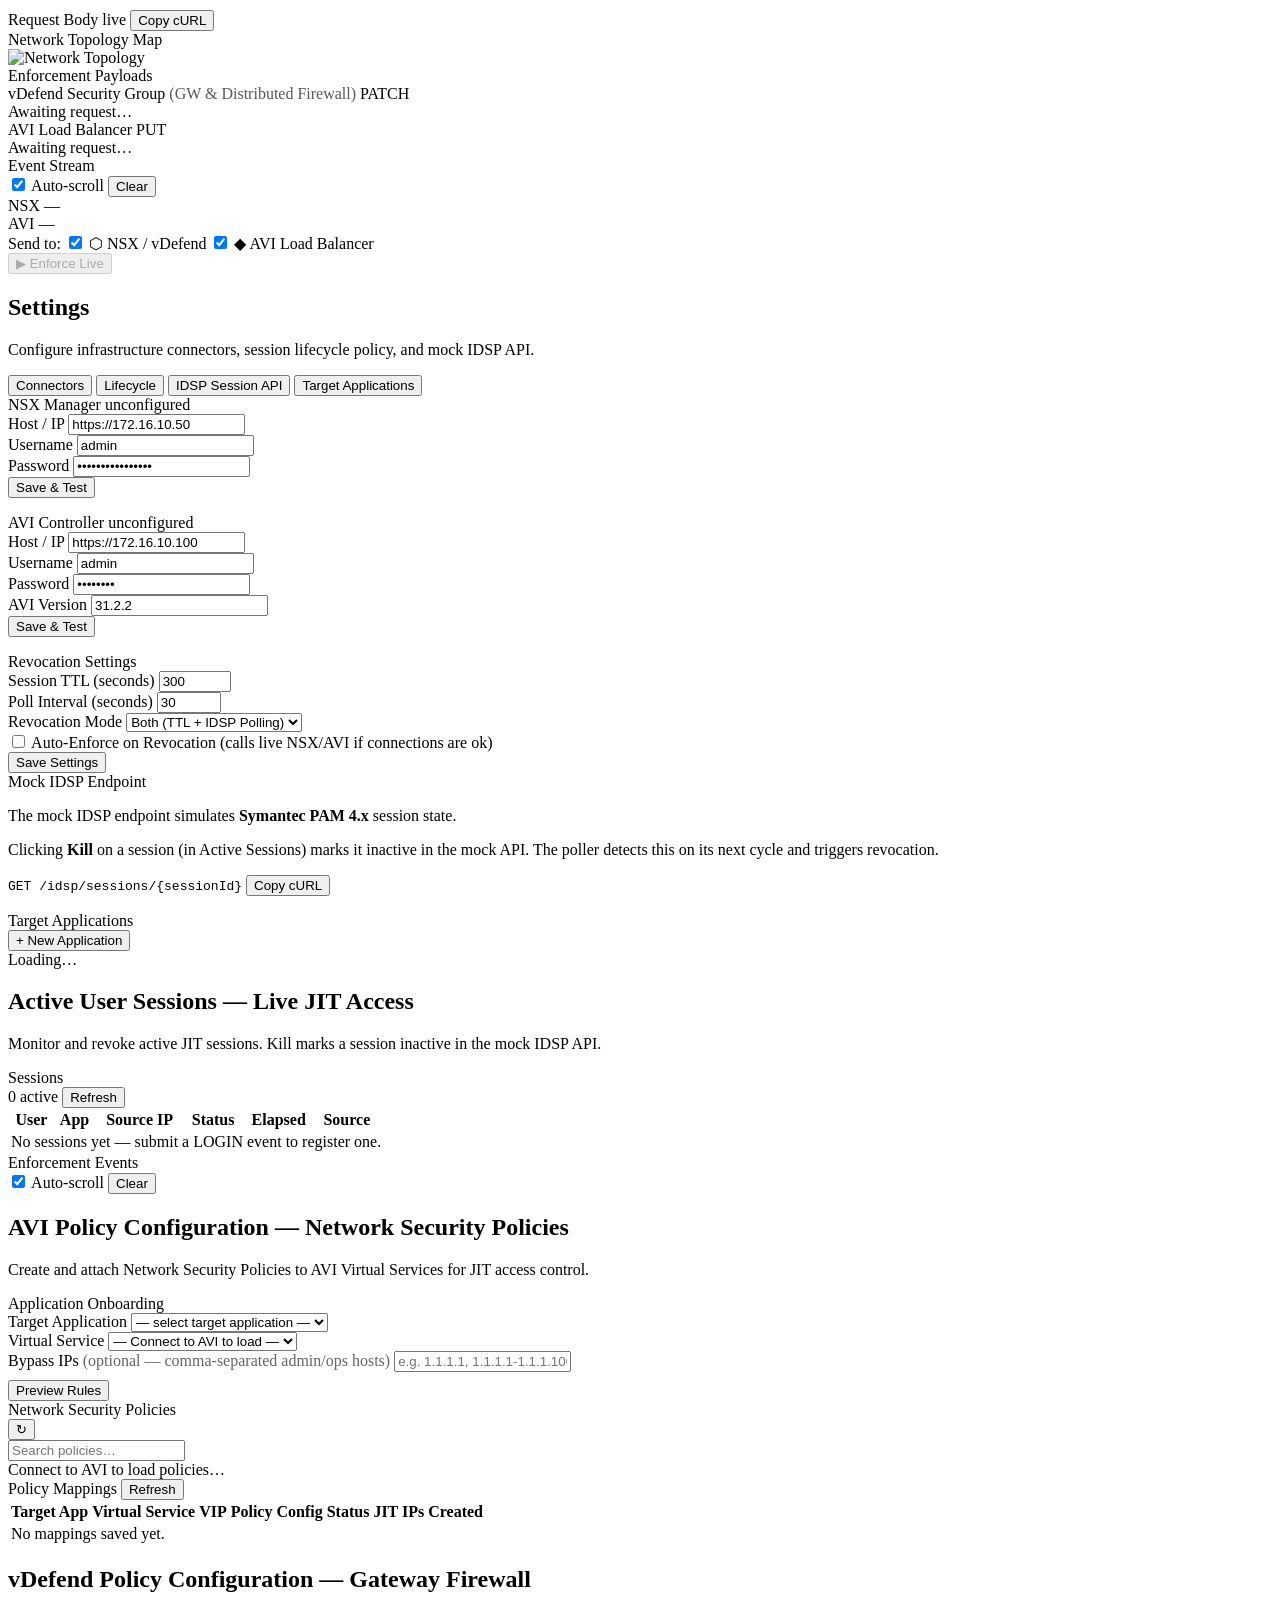
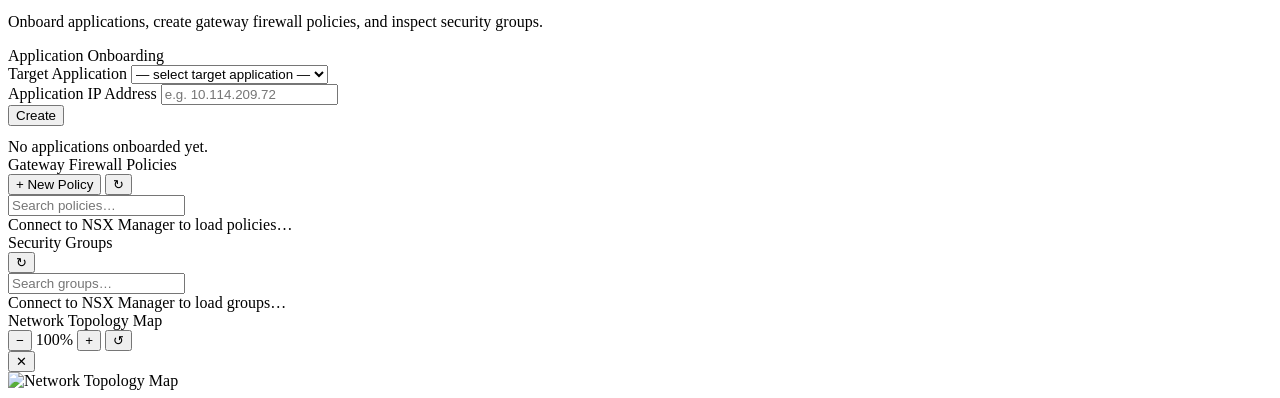
==== commit fc326088: "bug fixes" ====
--- a/presentation/templates/index.html
+++ b/presentation/templates/index.html
@@ -4,7 +4,7 @@
   <meta charset="UTF-8" />
   <meta name="viewport" content="width=device-width, initial-scale=1.0" />
   <title>VMware Zero Trust — JIT Access PoC</title>
-  <link rel="stylesheet" href="/static/css/style.css?v=1774390410" />
+  <link rel="stylesheet" href="/static/css/style.css?v=1774390413" />
 </head>
 <body>
 <div id="app">
@@ -12,7 +12,7 @@
   <!-- ── Top bar ──────────────────────────────────────────────────────────── -->
   <header id="topbar">
     <div class="topbar-brand">
-      <img src="/static/img/inail-logo.svg" alt="INAIL" class="topbar-logo-img" />
+      <img src="/static/img/logo-inail.svg" alt="INAIL" class="topbar-logo-img" />
       <div>
         <div class="topbar-title">INAIL Innovation Day</div>
         <div class="topbar-subtitle">Zero Trust Demo</div>
@@ -507,7 +507,7 @@
           <div class="panel panel-network-map">
             <div class="panel-hd">Network Topology Map</div>
             <div class="panel-bd panel-bd--map">
-              <img src="/static/network-topology.svg" alt="Network Topology" class="network-map-img"
+              <img src="/static/img/network-topology.svg" alt="Network Topology" class="network-map-img"
                    onclick="openMapLightbox()" title="Click to zoom" style="cursor:zoom-in" />
             </div>
           </div>
@@ -804,28 +804,43 @@
         </div>
       </div>
       <div class="active-sessions-body">
-        <div class="panel panel-flex">
-          <div class="panel-hd">
-            Sessions
-            <div class="panel-hd-actions">
-              <span id="sessions-count" class="badge-live">0 active</span>
-              <button class="btn-clear" onclick="refreshSessions()" aria-label="Refresh sessions">Refresh</button>
-            </div>
-          </div>
-          <div class="panel-scroll">
-            <table id="sessions-table">
-              <thead>
-                <tr>
-                  <th>User</th><th>App</th><th>Source IP</th>
-                  <th>Status</th><th>Elapsed</th><th>Source</th><th></th>
-                </tr>
-              </thead>
-              <tbody id="sessions-tbody">
-                <tr class="sessions-empty">
-                  <td colspan="7">No sessions yet — submit a LOGIN event to register one.</td>
-                </tr>
-              </tbody>
-            </table>
+        <div class="sessions-split">
+          <div class="panel panel-flex">
+            <div class="panel-hd">
+              Sessions
+              <div class="panel-hd-actions">
+                <span id="sessions-count" class="badge-live">0 active</span>
+                <button class="btn-clear" onclick="refreshSessions()" aria-label="Refresh sessions">Refresh</button>
+              </div>
+            </div>
+            <div class="panel-scroll">
+              <table id="sessions-table">
+                <thead>
+                  <tr>
+                    <th>User</th><th>App</th><th>Source IP</th>
+                    <th>Status</th><th>Elapsed</th><th>Source</th><th></th>
+                  </tr>
+                </thead>
+                <tbody id="sessions-tbody">
+                  <tr class="sessions-empty">
+                    <td colspan="7">No sessions yet — submit a LOGIN event to register one.</td>
+                  </tr>
+                </tbody>
+              </table>
+            </div>
+          </div>
+
+          <div class="panel panel-flex panel-sessions-log">
+            <div class="panel-hd">
+              Enforcement Events
+              <div class="panel-hd-actions">
+                <label class="autoscroll-label">
+                  <input type="checkbox" id="sessions-autoscroll" checked /> Auto-scroll
+                </label>
+                <button class="btn-clear" onclick="clearSessionsLog()" aria-label="Clear log">Clear</button>
+              </div>
+            </div>
+            <div id="sessions-console" class="console-output"></div>
           </div>
         </div>
       </div>
@@ -1023,13 +1038,13 @@
     <button class="mlb-btn mlb-close" onclick="closeMapLightbox()" title="Close">&#10005;</button>
   </div>
   <div class="mlb-viewport" id="mlb-viewport" onclick="if(event.target===this)closeMapLightbox()">
-    <img id="mlb-img" src="/static/network-topology.svg" alt="Network Topology Map" />
+    <img id="mlb-img" src="/static/img/network-topology.svg" alt="Network Topology Map" />
   </div>
 </div>
 
 <!-- ── Toast notifications ──────────────────────────────────────────────── -->
 <div id="toast-container"></div>
 
-<script src="/static/js/app.js?v=1774390410"></script>
+<script src="/static/js/app.js?v=1774390413"></script>
 </body>
 </html>
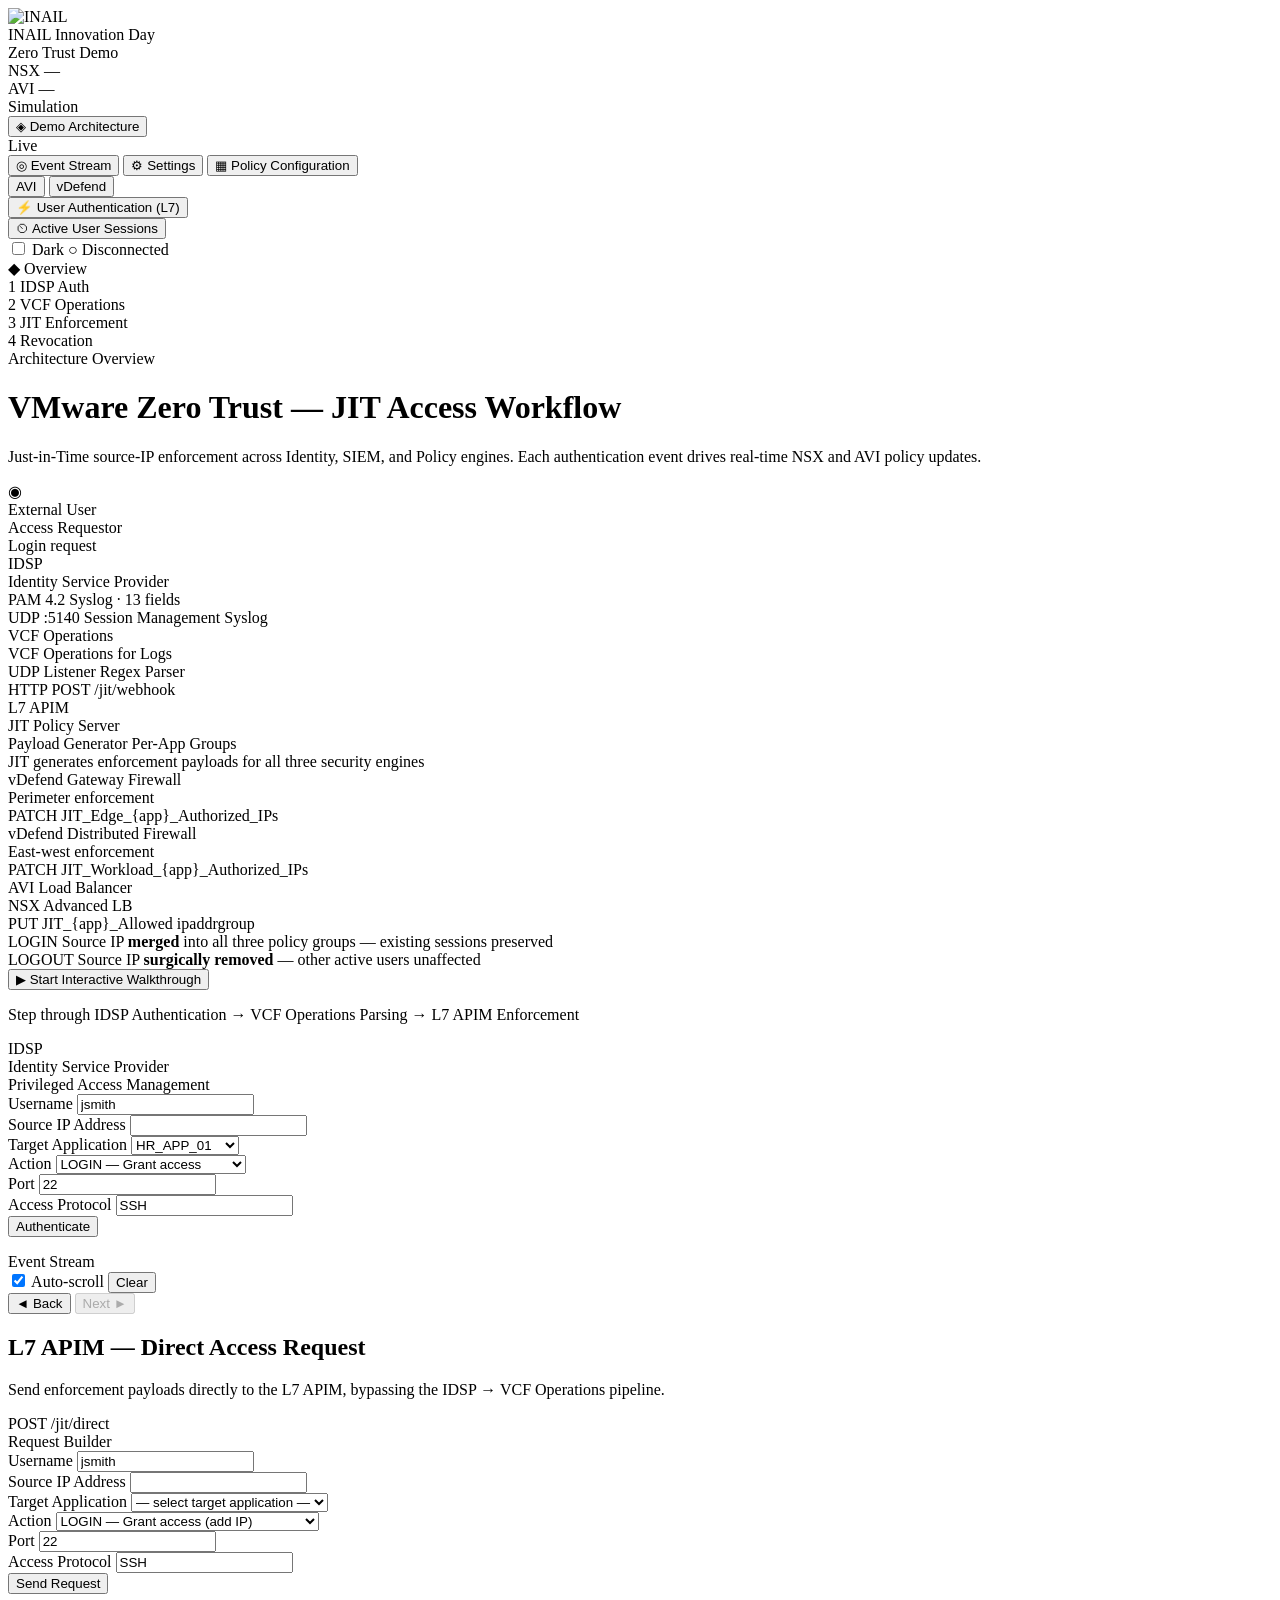
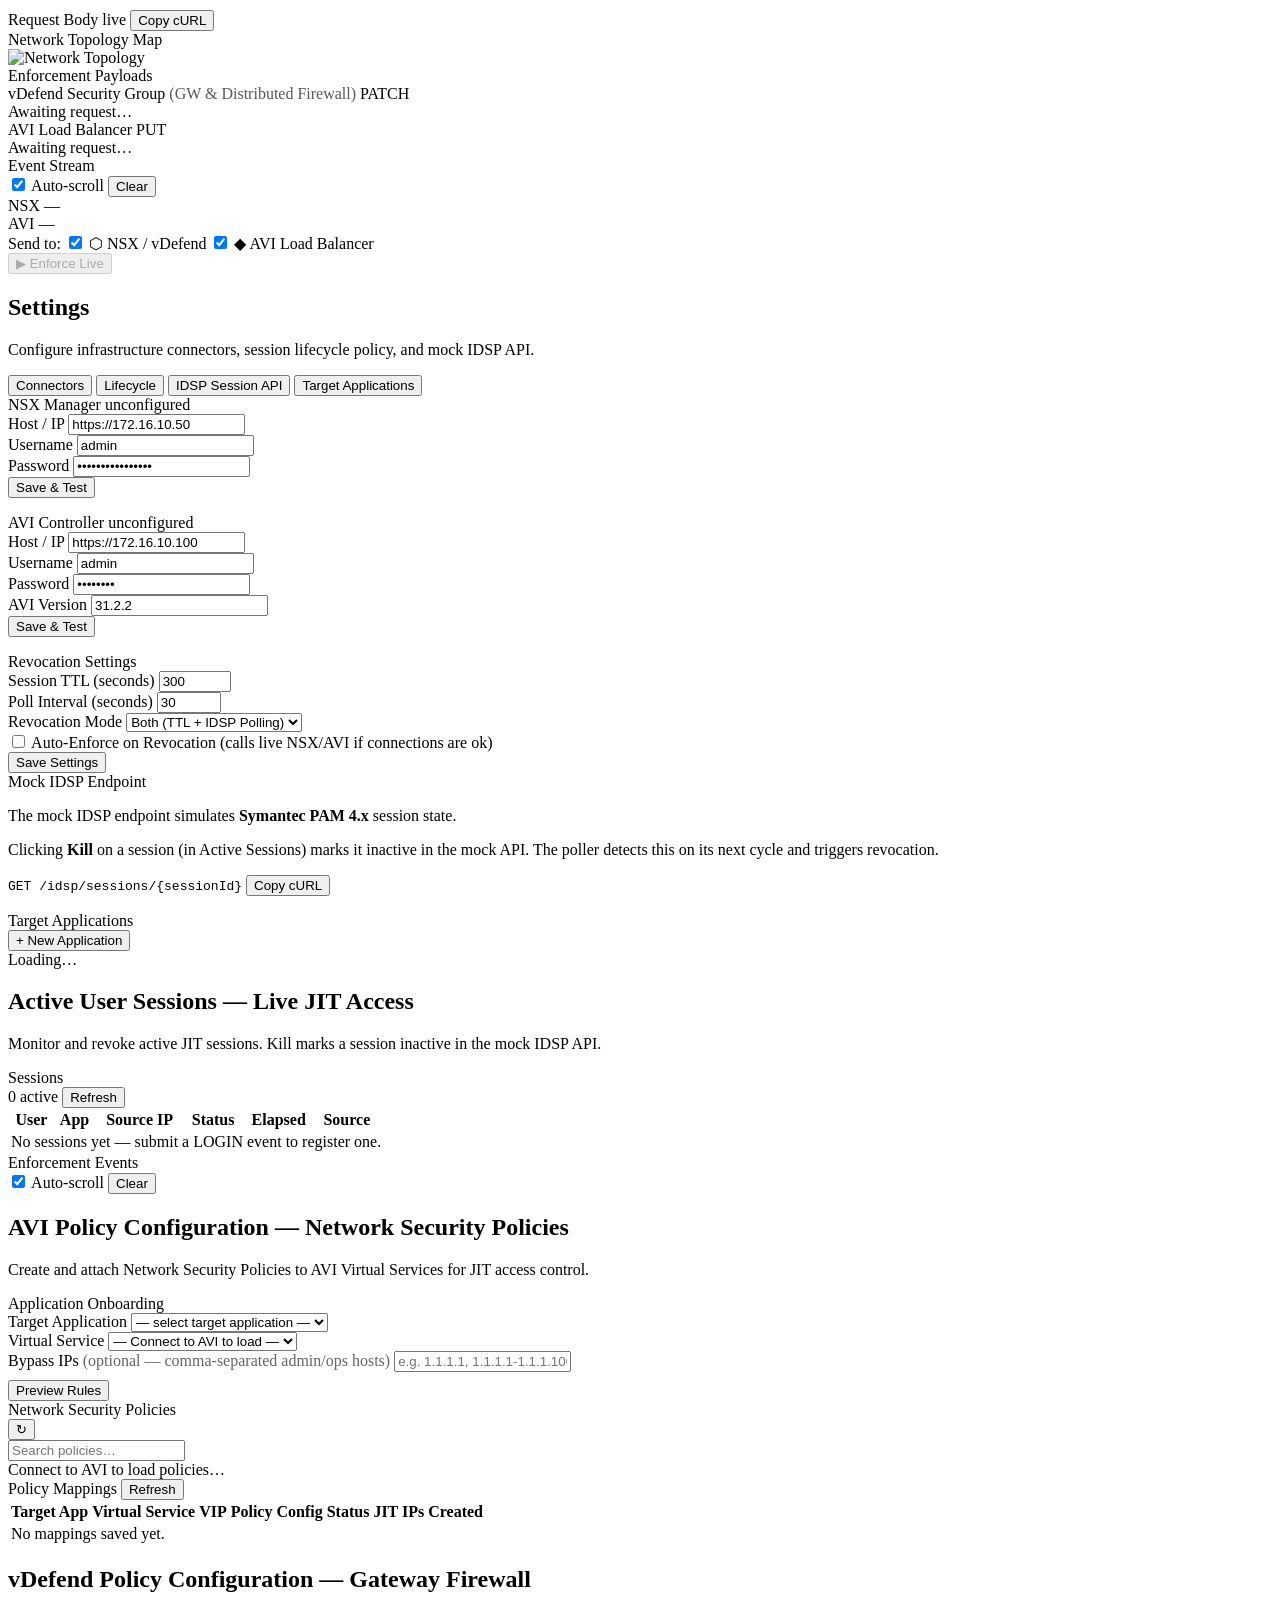
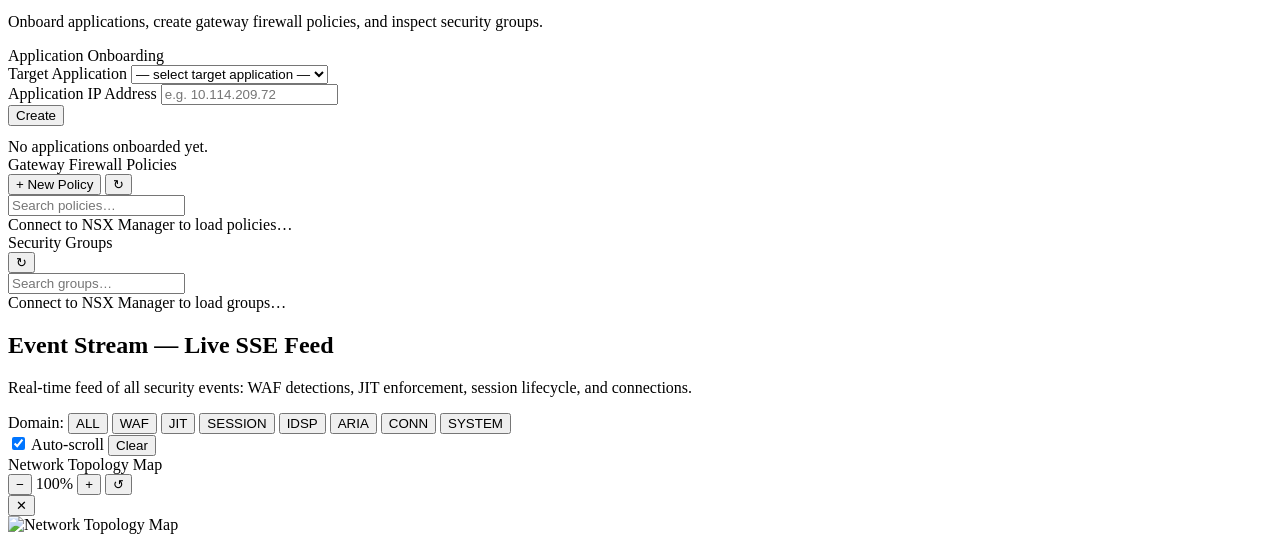
==== commit 1da2211e: "fix WAF webhook 422 + add Event Stream view WAF webhook 422 fix: - Rewrite WAFWebhookPayload to use " ====
--- a/presentation/templates/index.html
+++ b/presentation/templates/index.html
@@ -48,6 +48,11 @@
       <!-- Live -->
       <div class="sb-section">Live</div>
       <div class="sb-group">
+
+        <button class="sb-item sb-item--child" data-view="event-stream">
+          <span class="sb-icon">&#9678;</span>
+          <span class="sb-label">Event Stream</span>
+        </button>
 
         <button class="sb-item sb-item--child" data-view="settings">
           <span class="sb-icon">&#9881;</span>
@@ -1013,6 +1018,41 @@
 
       </div><!-- /avi-policy-stacked -->
     </div><!-- /view-nsx-policy -->
+
+    <!-- ── View: Event Stream ────────────────────────────────────────────────── -->
+    <div id="view-event-stream" class="view">
+
+      <div class="es-page-header">
+        <div>
+          <h2>Event Stream <span class="dim">— Live SSE Feed</span></h2>
+          <p>Real-time feed of all security events: WAF detections, JIT enforcement, session lifecycle, and connections.</p>
+        </div>
+      </div>
+
+      <div class="es-body">
+        <div class="panel panel-flex">
+          <div class="panel-hd">
+            <div class="es-filter-bar">
+              <span class="es-filter-label">Domain:</span>
+              <button class="es-filter-pill active" data-domain="" onclick="setEventStreamFilter('')">ALL</button>
+              <button class="es-filter-pill" data-domain="WAF" onclick="setEventStreamFilter('WAF')">WAF</button>
+              <button class="es-filter-pill" data-domain="JIT" onclick="setEventStreamFilter('JIT')">JIT</button>
+              <button class="es-filter-pill" data-domain="SESSION" onclick="setEventStreamFilter('SESSION')">SESSION</button>
+              <button class="es-filter-pill" data-domain="IDSP" onclick="setEventStreamFilter('IDSP')">IDSP</button>
+              <button class="es-filter-pill" data-domain="ARIA" onclick="setEventStreamFilter('ARIA')">ARIA</button>
+              <button class="es-filter-pill" data-domain="CONNECTIONS" onclick="setEventStreamFilter('CONNECTIONS')">CONN</button>
+              <button class="es-filter-pill" data-domain="SYSTEM" onclick="setEventStreamFilter('SYSTEM')">SYSTEM</button>
+            </div>
+            <div class="console-controls">
+              <label><input type="checkbox" id="es-autoscroll" checked /> Auto-scroll</label>
+              <button class="btn-clear" onclick="clearEventStreamConsole()">Clear</button>
+            </div>
+          </div>
+          <div id="event-stream-console" class="es-console"></div>
+        </div>
+      </div>
+
+    </div><!-- /view-event-stream -->
 
   </div><!-- /content -->
 
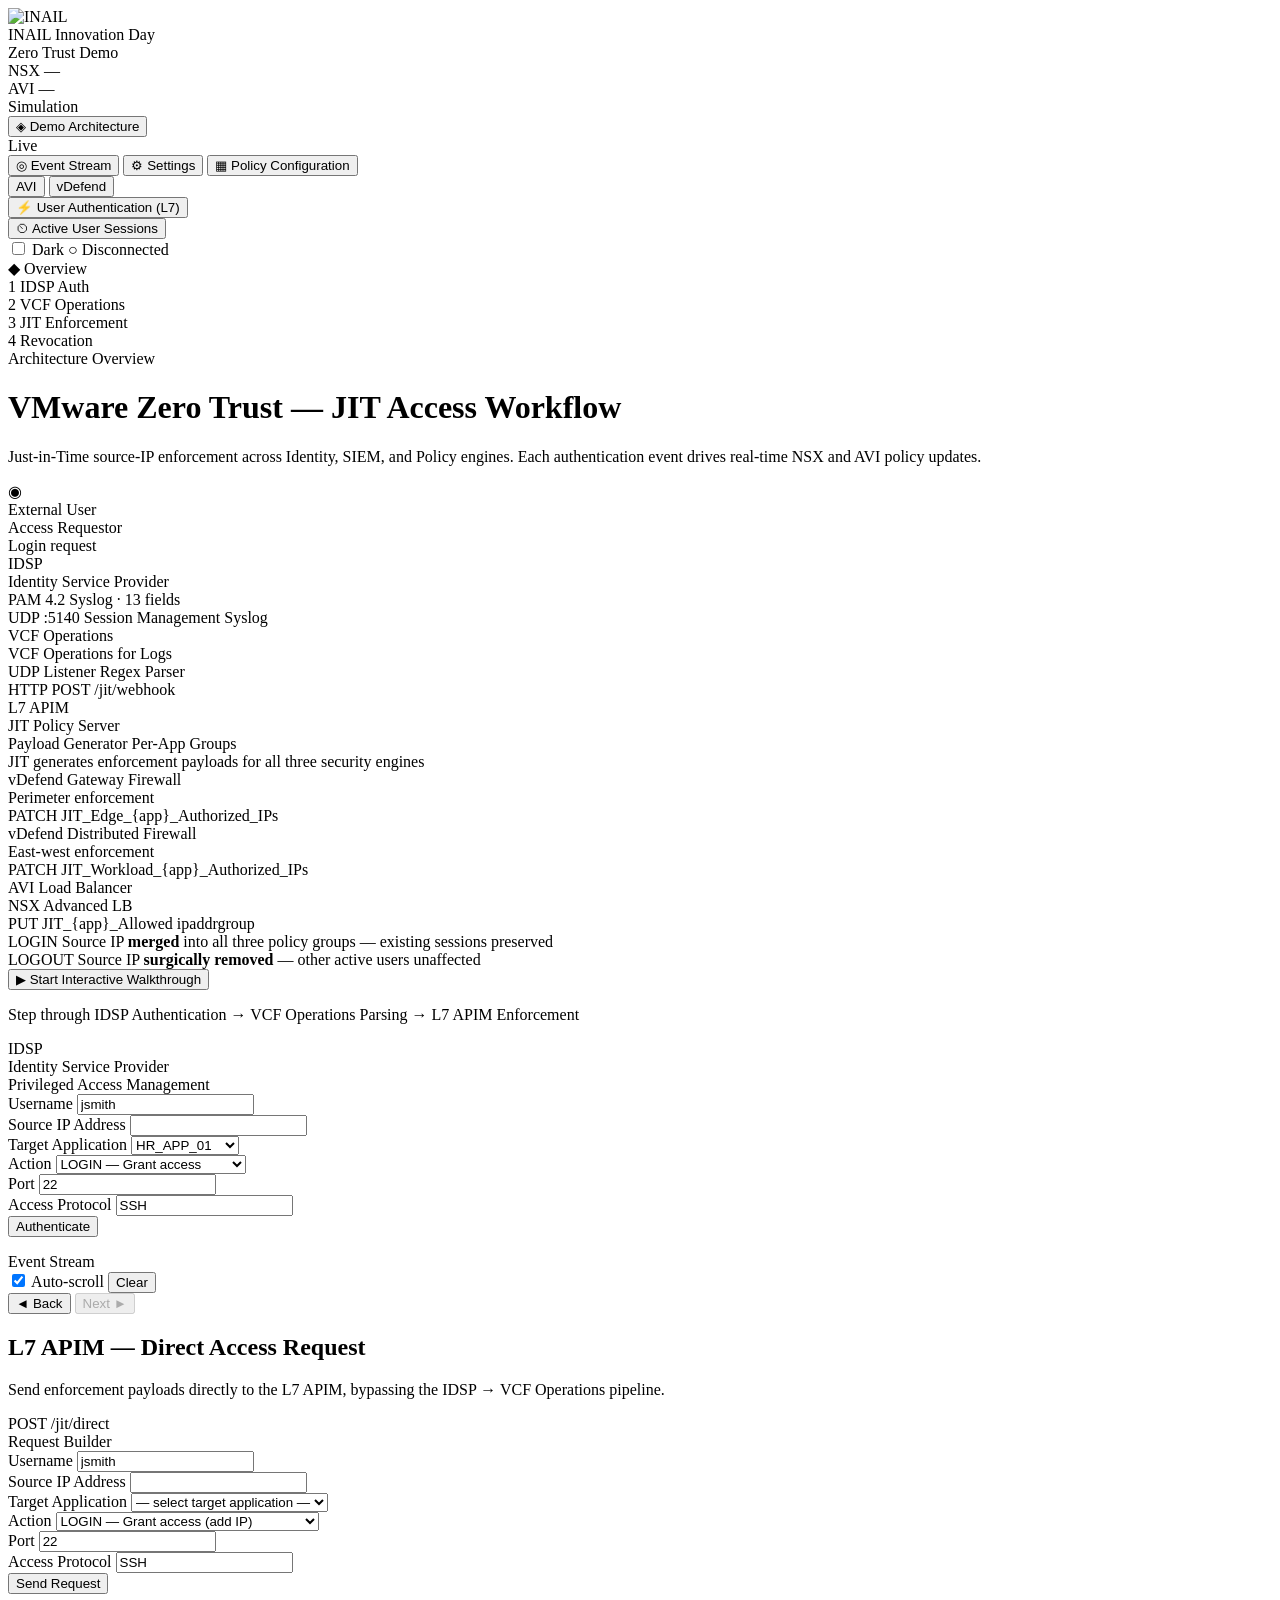
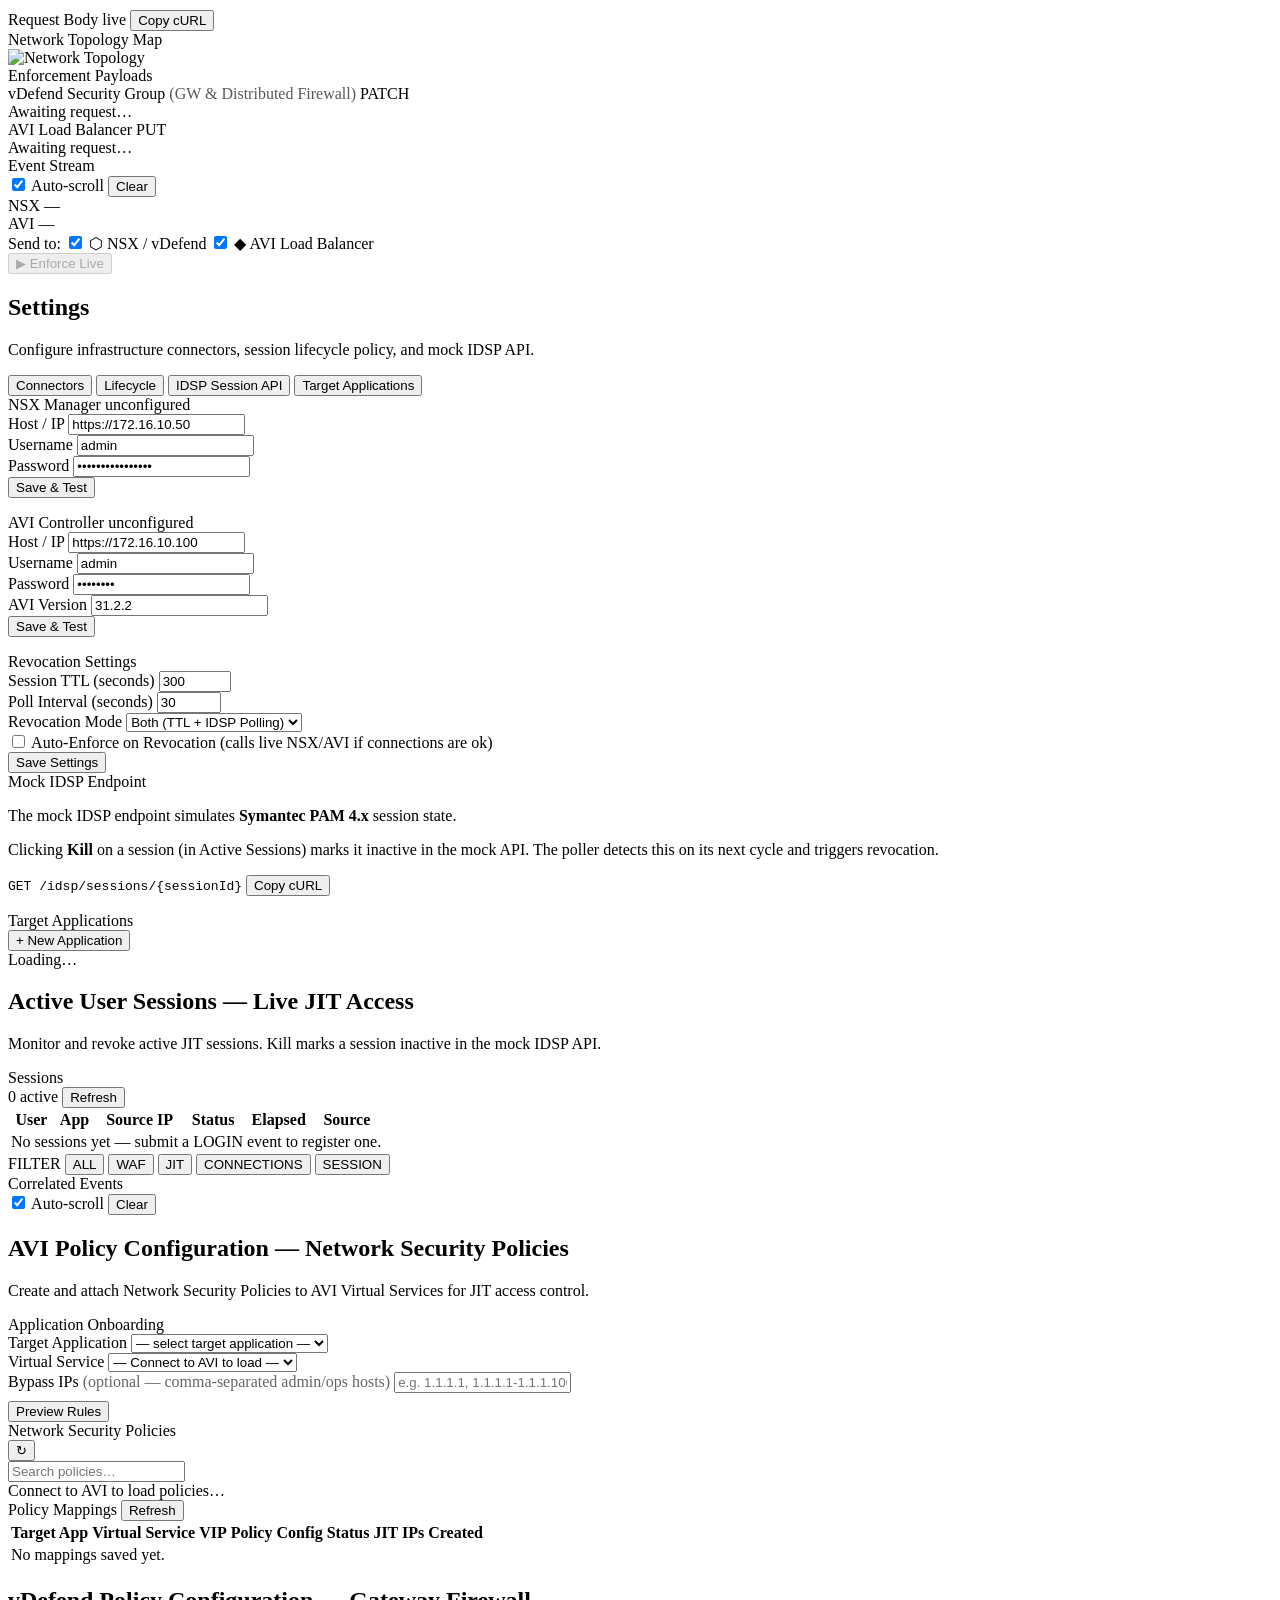
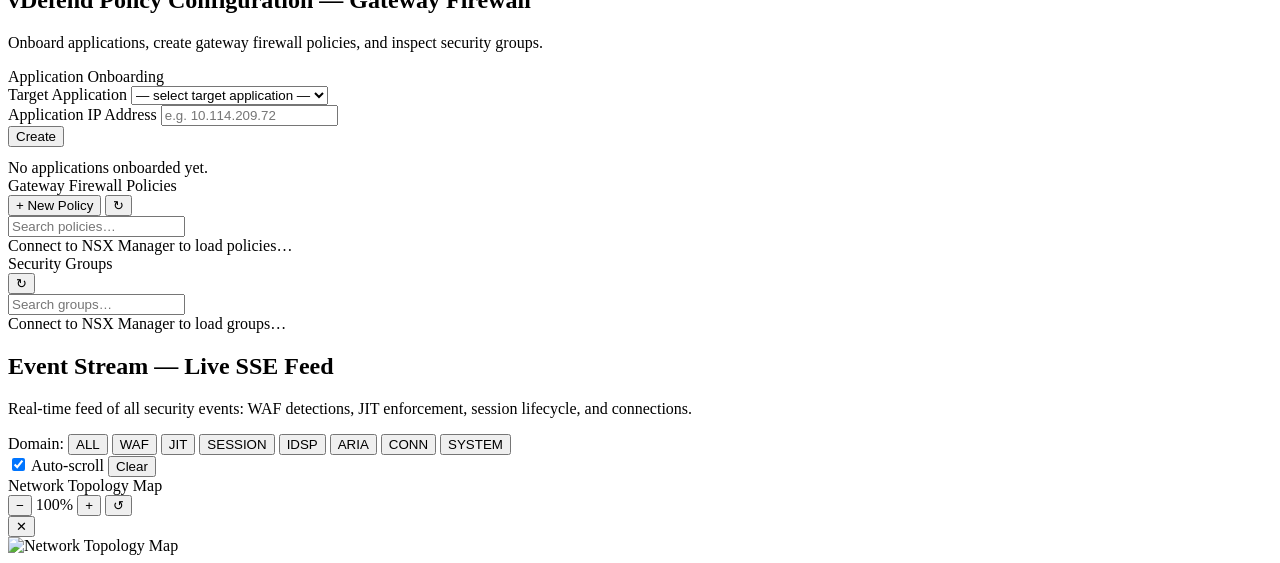
==== commit 0ac4d175: "Active Sessions view: WAF/enforcement correlation and visual redesign - Sessions console now shows W" ====
--- a/presentation/templates/index.html
+++ b/presentation/templates/index.html
@@ -836,8 +836,16 @@
           </div>
 
           <div class="panel panel-flex panel-sessions-log">
+            <div class="es-filter-bar" id="sessions-filter-bar">
+              <span class="es-filter-label">FILTER</span>
+              <button class="es-filter-pill active" data-domain="" onclick="setSessionsFilter('')">ALL</button>
+              <button class="es-filter-pill" data-domain="WAF" onclick="setSessionsFilter('WAF')">WAF</button>
+              <button class="es-filter-pill" data-domain="JIT" onclick="setSessionsFilter('JIT')">JIT</button>
+              <button class="es-filter-pill" data-domain="CONNECTIONS" onclick="setSessionsFilter('CONNECTIONS')">CONNECTIONS</button>
+              <button class="es-filter-pill" data-domain="SESSION" onclick="setSessionsFilter('SESSION')">SESSION</button>
+            </div>
             <div class="panel-hd">
-              Enforcement Events
+              Correlated Events
               <div class="panel-hd-actions">
                 <label class="autoscroll-label">
                   <input type="checkbox" id="sessions-autoscroll" checked /> Auto-scroll
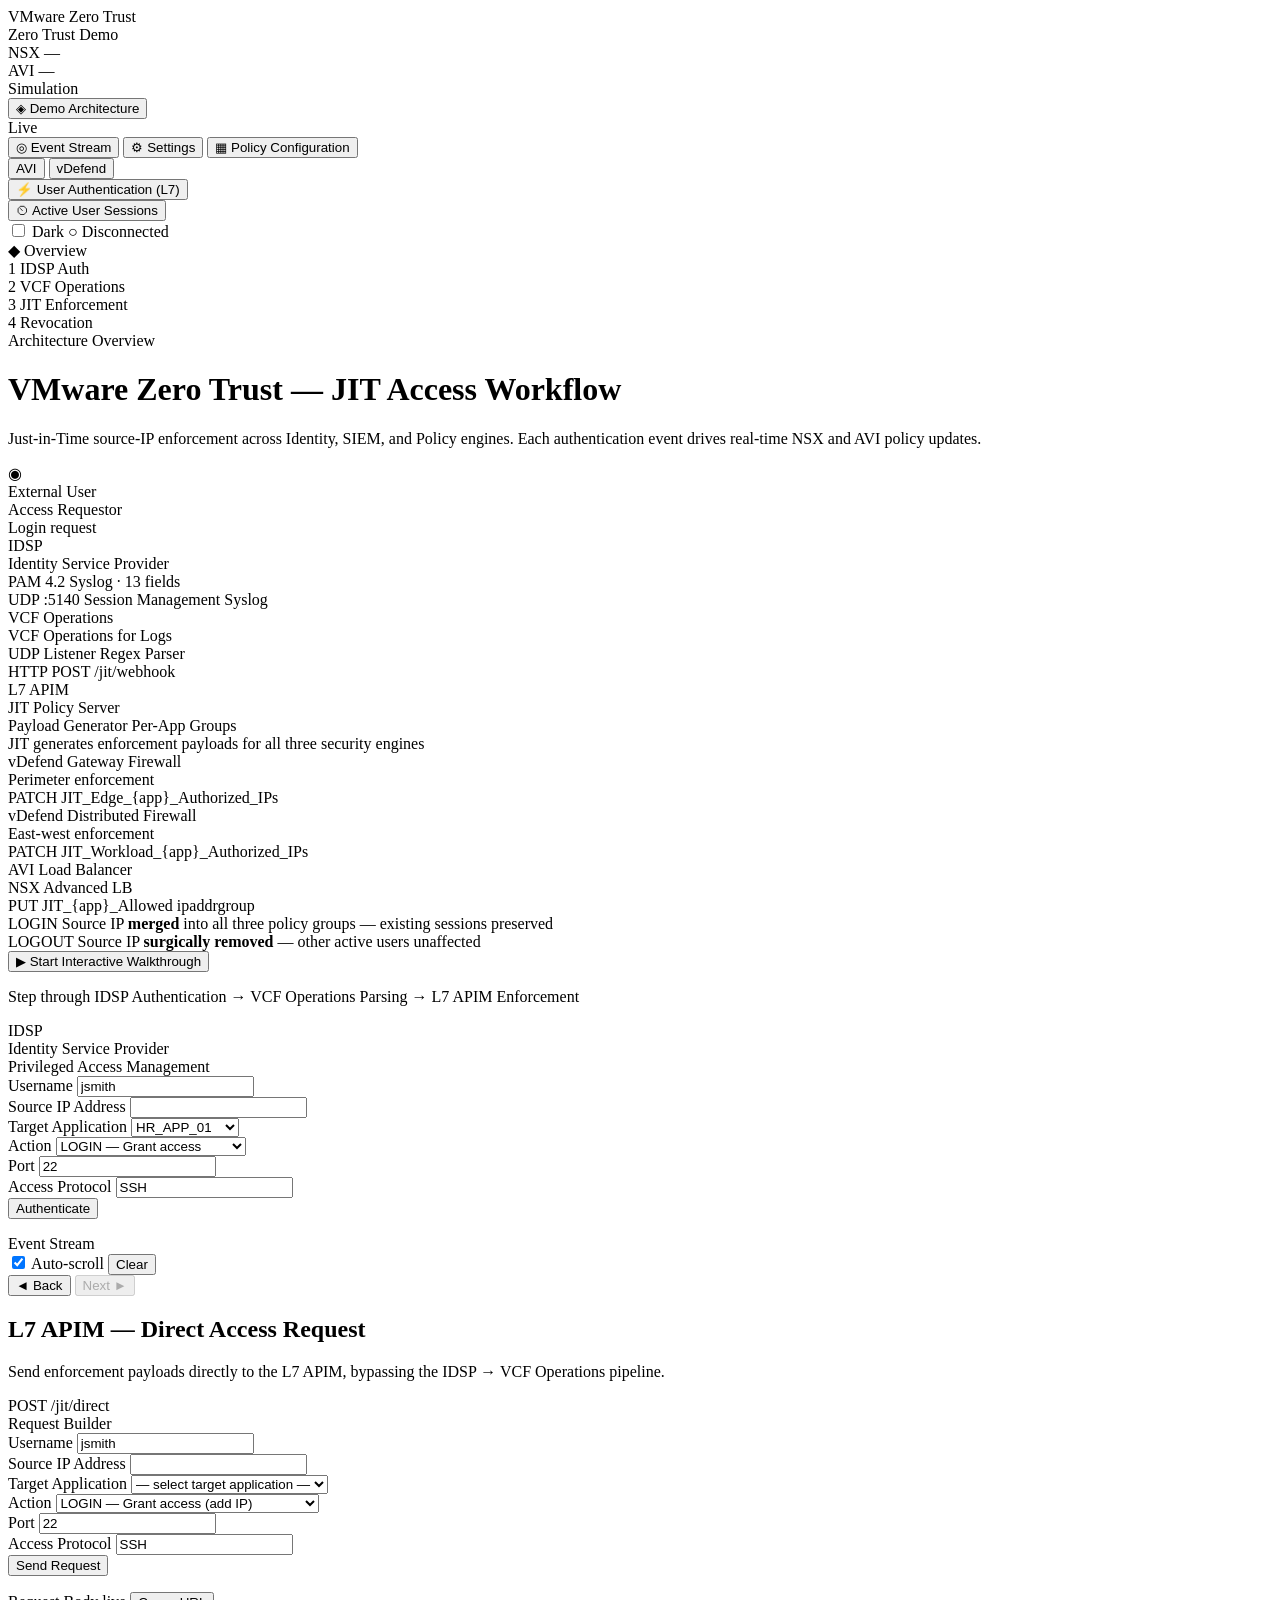
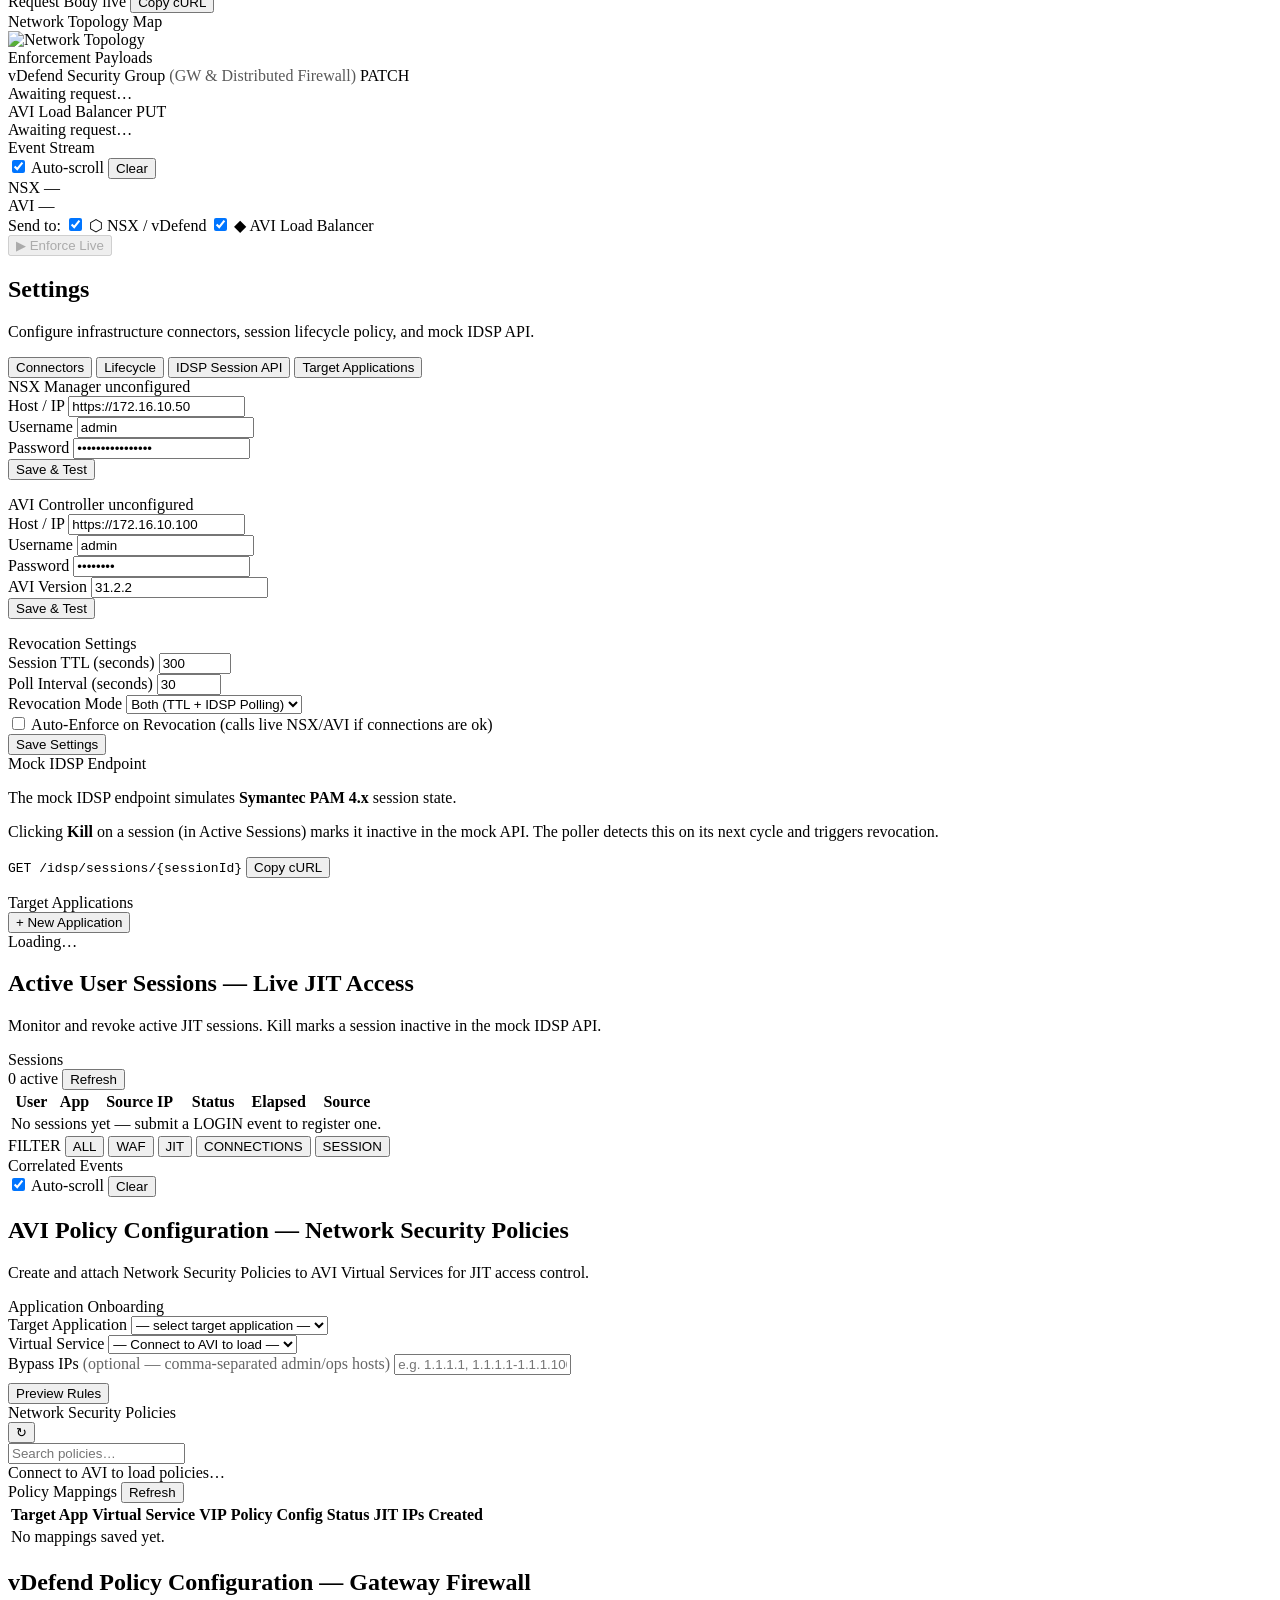
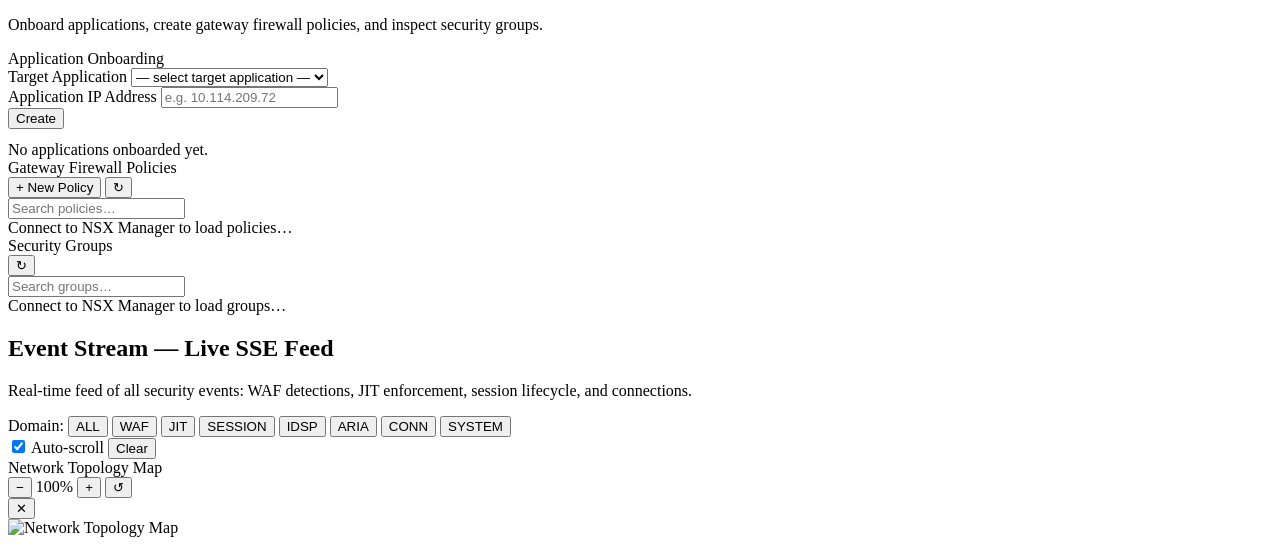
==== commit c2d398c8: "fix" ====
--- a/presentation/templates/index.html
+++ b/presentation/templates/index.html
@@ -12,9 +12,8 @@
   <!-- ── Top bar ──────────────────────────────────────────────────────────── -->
   <header id="topbar">
     <div class="topbar-brand">
-      <img src="/static/img/logo-inail.svg" alt="INAIL" class="topbar-logo-img" />
       <div>
-        <div class="topbar-title">INAIL Innovation Day</div>
+        <div class="topbar-title">VMware Zero Trust</div>
         <div class="topbar-subtitle">Zero Trust Demo</div>
       </div>
     </div>
